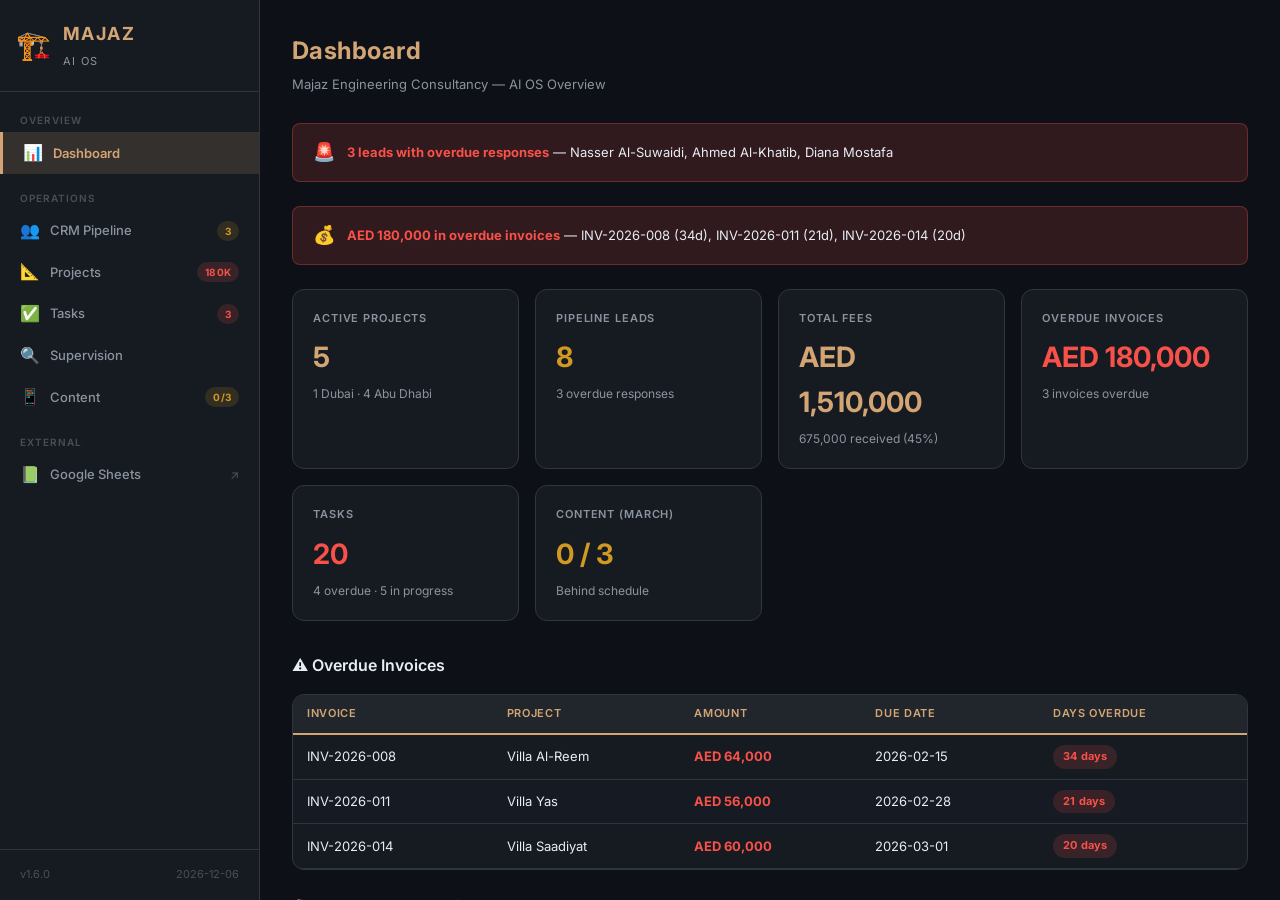
==== web/index.html @ 98c67660 "Majaz AI OS v1.6.0 — Full workspace + web dashboard" ====
<!DOCTYPE html>
<html lang="en" dir="ltr">
<head>
  <meta charset="UTF-8" />
  <meta name="viewport" content="width=device-width, initial-scale=1.0" />
  <title>Majaz AI OS — Dashboard</title>
  <meta name="description" content="Majaz Engineering Consultancy — AI Operating System Dashboard. Real-time CRM, project tracking, supervision, and task management." />
  <link rel="preconnect" href="https://fonts.googleapis.com" />
  <link rel="preconnect" href="https://fonts.gstatic.com" crossorigin />
  <link href="https://fonts.googleapis.com/css2?family=Inter:wght@400;500;600;700&family=JetBrains+Mono:wght@400;500&display=swap" rel="stylesheet" />
  <link rel="stylesheet" href="css/style.css" />
  <link rel="icon" href="data:image/svg+xml,<svg xmlns='http://www.w3.org/2000/svg' viewBox='0 0 100 100'><text y='.9em' font-size='90'>🏗️</text></svg>" />
</head>
<body>
  <!-- Sidebar -->
  <aside class="sidebar" id="sidebar">
    <div class="sidebar-header">
      <div class="logo">
        <span class="logo-icon">🏗️</span>
        <div class="logo-text">
          <span class="logo-name">MAJAZ</span>
          <span class="logo-sub">AI OS</span>
        </div>
      </div>
    </div>

    <nav class="nav">
      <div class="nav-section">
        <span class="nav-label">OVERVIEW</span>
        <a class="nav-item active" data-view="dashboard" id="nav-dashboard">
          <span class="nav-icon">📊</span> Dashboard
        </a>
      </div>

      <div class="nav-section">
        <span class="nav-label">OPERATIONS</span>
        <a class="nav-item" data-view="crm" id="nav-crm">
          <span class="nav-icon">👥</span> CRM Pipeline
          <span class="nav-badge badge-warning">3</span>
        </a>
        <a class="nav-item" data-view="projects" id="nav-projects">
          <span class="nav-icon">📐</span> Projects
          <span class="nav-badge badge-danger">180K</span>
        </a>
        <a class="nav-item" data-view="tasks" id="nav-tasks">
          <span class="nav-icon">✅</span> Tasks
          <span class="nav-badge badge-danger">3</span>
        </a>
        <a class="nav-item" data-view="supervision" id="nav-supervision">
          <span class="nav-icon">🔍</span> Supervision
        </a>
        <a class="nav-item" data-view="content" id="nav-content">
          <span class="nav-icon">📱</span> Content
          <span class="nav-badge badge-warning">0/3</span>
        </a>
      </div>

      <div class="nav-section">
        <span class="nav-label">EXTERNAL</span>
        <a class="nav-item" href="https://docs.google.com/spreadsheets/d/1tUOi9TsCRKXcELz1JK0WohKfeiDiQL3PQp0zvYLYmTk/edit?gid=1098074229#gid=1098074229" target="_blank" id="nav-sheets">
          <span class="nav-icon">📗</span> Google Sheets
          <span class="nav-external">↗</span>
        </a>
      </div>
    </nav>

    <div class="sidebar-footer">
      <div class="footer-info">
        <span class="footer-version">v1.6.0</span>
        <span class="footer-date" id="current-date"></span>
      </div>
    </div>
  </aside>

  <!-- Main Content -->
  <main class="main" id="main-content">
    <!-- Dashboard View -->
    <section class="view active" id="view-dashboard"></section>

    <!-- CRM View -->
    <section class="view" id="view-crm"></section>

    <!-- Projects View -->
    <section class="view" id="view-projects"></section>

    <!-- Tasks View -->
    <section class="view" id="view-tasks"></section>

    <!-- Supervision View -->
    <section class="view" id="view-supervision"></section>

    <!-- Content View -->
    <section class="view" id="view-content"></section>
  </main>

  <script src="js/data.js"></script>
  <script src="js/app.js"></script>
</body>
</html>
---- web/css/style.css ----
/* ============================================
   MAJAZ AI OS — Web Dashboard Dark Theme
   Matches Obsidian majaz-dark-theme.css
   ============================================ */

/* --- Reset & Base --- */
*, *::before, *::after {
  box-sizing: border-box;
  margin: 0;
  padding: 0;
}

:root {
  --bg-darkest:    #0D1117;
  --bg-dark:       #161B22;
  --bg-mid:        #1C2128;
  --bg-light:      #21262D;
  --border:        #30363D;
  --gold:          #D4A574;
  --gold-light:    #E0B990;
  --gold-dim:      rgba(212, 165, 116, 0.12);
  --gold-glow:     rgba(212, 165, 116, 0.15);
  --text-primary:  #E6EDF3;
  --text-secondary:#8B949E;
  --text-faint:    #484F58;
  --red:           #F85149;
  --red-dim:       rgba(248, 81, 73, 0.15);
  --orange:        #D29922;
  --orange-dim:    rgba(210, 153, 34, 0.15);
  --green:         #3FB950;
  --green-dim:     rgba(63, 185, 80, 0.15);
  --blue:          #79C0FF;
  --blue-dim:      rgba(121, 192, 255, 0.12);
  --purple:        #BC8CFF;
  --purple-dim:    rgba(188, 140, 255, 0.12);
  --radius:        8px;
  --radius-lg:     12px;
  --shadow:        0 2px 8px rgba(0, 0, 0, 0.3);
  --transition:    all 0.2s ease;
}

html, body {
  height: 100%;
  font-family: 'Inter', -apple-system, BlinkMacSystemFont, sans-serif;
  background: var(--bg-darkest);
  color: var(--text-primary);
  font-size: 14px;
  line-height: 1.6;
  overflow: hidden;
}

body {
  display: flex;
}

/* --- Sidebar --- */
.sidebar {
  width: 260px;
  min-width: 260px;
  height: 100vh;
  background: var(--bg-dark);
  border-right: 1px solid var(--border);
  display: flex;
  flex-direction: column;
  overflow-y: auto;
}

.sidebar-header {
  padding: 20px 16px;
  border-bottom: 1px solid var(--border);
}

.logo {
  display: flex;
  align-items: center;
  gap: 12px;
}

.logo-icon {
  font-size: 28px;
}

.logo-name {
  font-size: 18px;
  font-weight: 700;
  letter-spacing: 0.08em;
  color: var(--gold);
  display: block;
}

.logo-sub {
  font-size: 11px;
  color: var(--text-secondary);
  letter-spacing: 0.12em;
  text-transform: uppercase;
}

.nav {
  flex: 1;
  padding: 12px 0;
}

.nav-section {
  margin-bottom: 8px;
}

.nav-label {
  display: block;
  padding: 8px 20px 4px;
  font-size: 10px;
  font-weight: 600;
  letter-spacing: 0.1em;
  color: var(--text-faint);
  text-transform: uppercase;
}

.nav-item {
  display: flex;
  align-items: center;
  gap: 10px;
  padding: 8px 20px;
  color: var(--text-secondary);
  text-decoration: none;
  font-size: 13px;
  font-weight: 500;
  border-radius: 0;
  transition: var(--transition);
  cursor: pointer;
  position: relative;
}

.nav-item:hover {
  background: var(--gold-dim);
  color: var(--gold);
}

.nav-item.active {
  background: var(--gold-glow);
  color: var(--gold);
  border-left: 3px solid var(--gold);
  font-weight: 600;
}

.nav-icon {
  font-size: 16px;
  width: 20px;
  text-align: center;
}

.nav-badge {
  margin-left: auto;
  font-size: 10px;
  font-weight: 700;
  padding: 2px 8px;
  border-radius: 10px;
  letter-spacing: 0.02em;
}

.badge-danger {
  background: var(--red-dim);
  color: var(--red);
}

.badge-warning {
  background: var(--orange-dim);
  color: var(--orange);
}

.badge-success {
  background: var(--green-dim);
  color: var(--green);
}

.nav-external {
  margin-left: auto;
  font-size: 12px;
  color: var(--text-faint);
}

.sidebar-footer {
  padding: 16px 20px;
  border-top: 1px solid var(--border);
}

.footer-info {
  display: flex;
  justify-content: space-between;
  font-size: 11px;
  color: var(--text-faint);
}

/* --- Main Content --- */
.main {
  flex: 1;
  height: 100vh;
  overflow-y: auto;
  padding: 32px;
  background: var(--bg-darkest);
}

.view {
  display: none;
}

.view.active {
  display: block;
  animation: fadeIn 0.3s ease;
}

@keyframes fadeIn {
  from { opacity: 0; transform: translateY(8px); }
  to { opacity: 1; transform: translateY(0); }
}

/* --- Page Header --- */
.page-header {
  margin-bottom: 28px;
}

.page-header h1 {
  font-size: 24px;
  font-weight: 700;
  color: var(--gold);
  letter-spacing: 0.02em;
}

.page-header p {
  color: var(--text-secondary);
  margin-top: 4px;
  font-size: 13px;
}

/* --- Metric Cards --- */
.metrics-grid {
  display: grid;
  grid-template-columns: repeat(auto-fit, minmax(200px, 1fr));
  gap: 16px;
  margin-bottom: 32px;
}

.metric-card {
  background: var(--bg-dark);
  border: 1px solid var(--border);
  border-radius: var(--radius-lg);
  padding: 20px;
  transition: var(--transition);
}

.metric-card:hover {
  border-color: var(--gold);
  box-shadow: 0 0 16px var(--gold-dim);
}

.metric-label {
  font-size: 11px;
  font-weight: 600;
  text-transform: uppercase;
  letter-spacing: 0.08em;
  color: var(--text-secondary);
  margin-bottom: 8px;
}

.metric-value {
  font-size: 28px;
  font-weight: 700;
  color: var(--text-primary);
}

.metric-value.danger { color: var(--red); }
.metric-value.warning { color: var(--orange); }
.metric-value.success { color: var(--green); }
.metric-value.gold { color: var(--gold); }

.metric-detail {
  font-size: 12px;
  color: var(--text-secondary);
  margin-top: 4px;
}

/* --- Alert Banner --- */
.alert-banner {
  background: var(--red-dim);
  border: 1px solid rgba(248, 81, 73, 0.3);
  border-radius: var(--radius);
  padding: 14px 20px;
  margin-bottom: 24px;
  display: flex;
  align-items: center;
  gap: 12px;
}

.alert-banner.warning {
  background: var(--orange-dim);
  border-color: rgba(210, 153, 34, 0.3);
}

.alert-icon { font-size: 18px; }

.alert-text {
  font-size: 13px;
  color: var(--text-primary);
  flex: 1;
}

.alert-text strong { color: var(--red); }
.alert-banner.warning .alert-text strong { color: var(--orange); }

/* --- Tables --- */
.table-container {
  background: var(--bg-dark);
  border: 1px solid var(--border);
  border-radius: var(--radius-lg);
  overflow: hidden;
  margin-bottom: 24px;
}

.table-header {
  padding: 16px 20px;
  border-bottom: 1px solid var(--border);
  display: flex;
  align-items: center;
  justify-content: space-between;
}

.table-title {
  font-size: 14px;
  font-weight: 600;
  color: var(--gold);
  text-transform: uppercase;
  letter-spacing: 0.06em;
}

table {
  width: 100%;
  border-collapse: collapse;
}

th {
  background: var(--bg-light);
  color: var(--gold);
  font-size: 11px;
  font-weight: 600;
  text-transform: uppercase;
  letter-spacing: 0.06em;
  padding: 10px 14px;
  text-align: left;
  border-bottom: 2px solid var(--gold);
  white-space: nowrap;
}

td {
  padding: 10px 14px;
  border-bottom: 1px solid var(--border);
  font-size: 13px;
  vertical-align: middle;
}

tr:nth-child(even) td {
  background: rgba(22, 27, 34, 0.5);
}

tr:hover td {
  background: var(--gold-dim);
}

/* --- Status Badges --- */
.status {
  display: inline-block;
  padding: 3px 10px;
  border-radius: 12px;
  font-size: 11px;
  font-weight: 600;
  letter-spacing: 0.02em;
  white-space: nowrap;
}

.status-new        { background: var(--blue-dim); color: var(--blue); }
.status-contacted  { background: rgba(88, 166, 255, 0.12); color: #58A6FF; }
.status-qualified  { background: var(--green-dim); color: var(--green); }
.status-proposal   { background: var(--purple-dim); color: var(--purple); }
.status-won        { background: rgba(26, 58, 32, 1); color: #56D364; }
.status-lost       { background: var(--red-dim); color: var(--red); }
.status-open       { background: var(--orange-dim); color: var(--orange); }
.status-closed     { background: var(--green-dim); color: var(--green); }
.status-progress   { background: var(--blue-dim); color: var(--blue); }

/* Severity */
.sev-critical { background: var(--red-dim); color: var(--red); font-weight: 700; }
.sev-major    { background: var(--orange-dim); color: var(--orange); font-weight: 700; }
.sev-minor    { background: rgba(61, 58, 26, 1); color: #D2A641; }
.sev-obs      { background: rgba(26, 45, 61, 1); color: var(--text-secondary); }

/* Phase */
.phase-concept      { background: var(--blue-dim); color: var(--blue); }
.phase-municipality { background: var(--orange-dim); color: var(--orange); }
.phase-supervision  { background: var(--green-dim); color: var(--green); }
.phase-proposal     { background: var(--purple-dim); color: var(--purple); }

/* Priority */
.priority-p0 { color: var(--red); font-weight: 700; }
.priority-p1 { color: var(--orange); font-weight: 600; }
.priority-p2 { color: var(--text-secondary); }

/* --- Kanban Board --- */
.kanban-board {
  display: grid;
  grid-template-columns: repeat(auto-fit, minmax(240px, 1fr));
  gap: 16px;
  margin-top: 16px;
}

.kanban-lane {
  background: var(--bg-dark);
  border: 1px solid var(--border);
  border-radius: var(--radius-lg);
  overflow: hidden;
}

.kanban-lane-header {
  padding: 12px 16px;
  border-bottom: 2px solid var(--gold);
  display: flex;
  align-items: center;
  justify-content: space-between;
}

.kanban-lane-title {
  font-size: 11px;
  font-weight: 700;
  text-transform: uppercase;
  letter-spacing: 0.08em;
  color: var(--gold);
}

.kanban-lane-count {
  font-size: 11px;
  color: var(--text-faint);
  background: var(--bg-light);
  padding: 2px 8px;
  border-radius: 10px;
}

.kanban-lane-body {
  padding: 8px;
  min-height: 100px;
}

.kanban-card {
  background: var(--bg-mid);
  border: 1px solid var(--border);
  border-radius: var(--radius);
  padding: 12px;
  margin-bottom: 8px;
  transition: var(--transition);
  cursor: default;
}

.kanban-card:hover {
  border-color: var(--gold);
  box-shadow: 0 2px 8px var(--gold-glow);
}

.kanban-card-title {
  font-size: 13px;
  font-weight: 600;
  color: var(--text-primary);
  margin-bottom: 6px;
}

.kanban-card-meta {
  font-size: 11px;
  color: var(--text-secondary);
  line-height: 1.5;
}

.kanban-card-meta span {
  display: block;
}

.kanban-card.overdue {
  border-left: 3px solid var(--red);
}

.kanban-card.overdue .kanban-card-title {
  color: var(--red);
}

/* --- Section Headers --- */
.section-header {
  display: flex;
  align-items: center;
  justify-content: space-between;
  margin-bottom: 16px;
}

.section-title {
  font-size: 16px;
  font-weight: 600;
  color: var(--text-primary);
}

.section-link {
  font-size: 12px;
  color: var(--gold);
  cursor: pointer;
  text-decoration: none;
}

.section-link:hover {
  color: var(--gold-light);
}

/* --- ICP Score --- */
.icp {
  display: inline-block;
  width: 24px;
  height: 24px;
  line-height: 24px;
  text-align: center;
  border-radius: 50%;
  font-size: 11px;
  font-weight: 700;
}

.icp-5 { background: var(--green-dim); color: var(--green); }
.icp-4 { background: rgba(63, 185, 80, 0.1); color: #56D364; }
.icp-3 { background: var(--orange-dim); color: var(--orange); }
.icp-2 { background: var(--red-dim); color: var(--red); }
.icp-1 { background: var(--red-dim); color: var(--red); }

/* --- Content Calendar --- */
.content-row {
  display: flex;
  align-items: center;
  gap: 16px;
  padding: 12px 16px;
  border-bottom: 1px solid var(--border);
}

.content-row:hover {
  background: var(--gold-dim);
}

.content-week {
  font-size: 11px;
  font-weight: 700;
  color: var(--text-faint);
  min-width: 40px;
}

.content-date {
  font-size: 12px;
  color: var(--text-secondary);
  min-width: 90px;
}

.content-topic {
  flex: 1;
  font-size: 13px;
}

.content-status-missed { color: var(--red); }
.content-status-draft { color: var(--orange); }
.content-status-planned { color: var(--text-secondary); }

/* --- Google Sheets Embed --- */
.sheets-embed {
  background: var(--bg-dark);
  border: 1px solid var(--border);
  border-radius: var(--radius-lg);
  overflow: hidden;
  margin-bottom: 24px;
}

.sheets-embed iframe {
  width: 100%;
  height: 400px;
  border: none;
}

/* --- Scrollbar --- */
::-webkit-scrollbar { width: 8px; }
::-webkit-scrollbar-track { background: var(--bg-darkest); }
::-webkit-scrollbar-thumb { background: var(--border); border-radius: 4px; }
::-webkit-scrollbar-thumb:hover { background: var(--text-faint); }

/* --- Responsive --- */
@media (max-width: 768px) {
  .sidebar { width: 60px; min-width: 60px; }
  .logo-text, .nav-label, .nav-item span:not(.nav-icon),
  .nav-badge, .nav-external, .sidebar-footer { display: none; }
  .nav-item { justify-content: center; padding: 12px; }
  .main { padding: 16px; }
  .metrics-grid { grid-template-columns: repeat(2, 1fr); }
  .kanban-board { grid-template-columns: 1fr; }
}
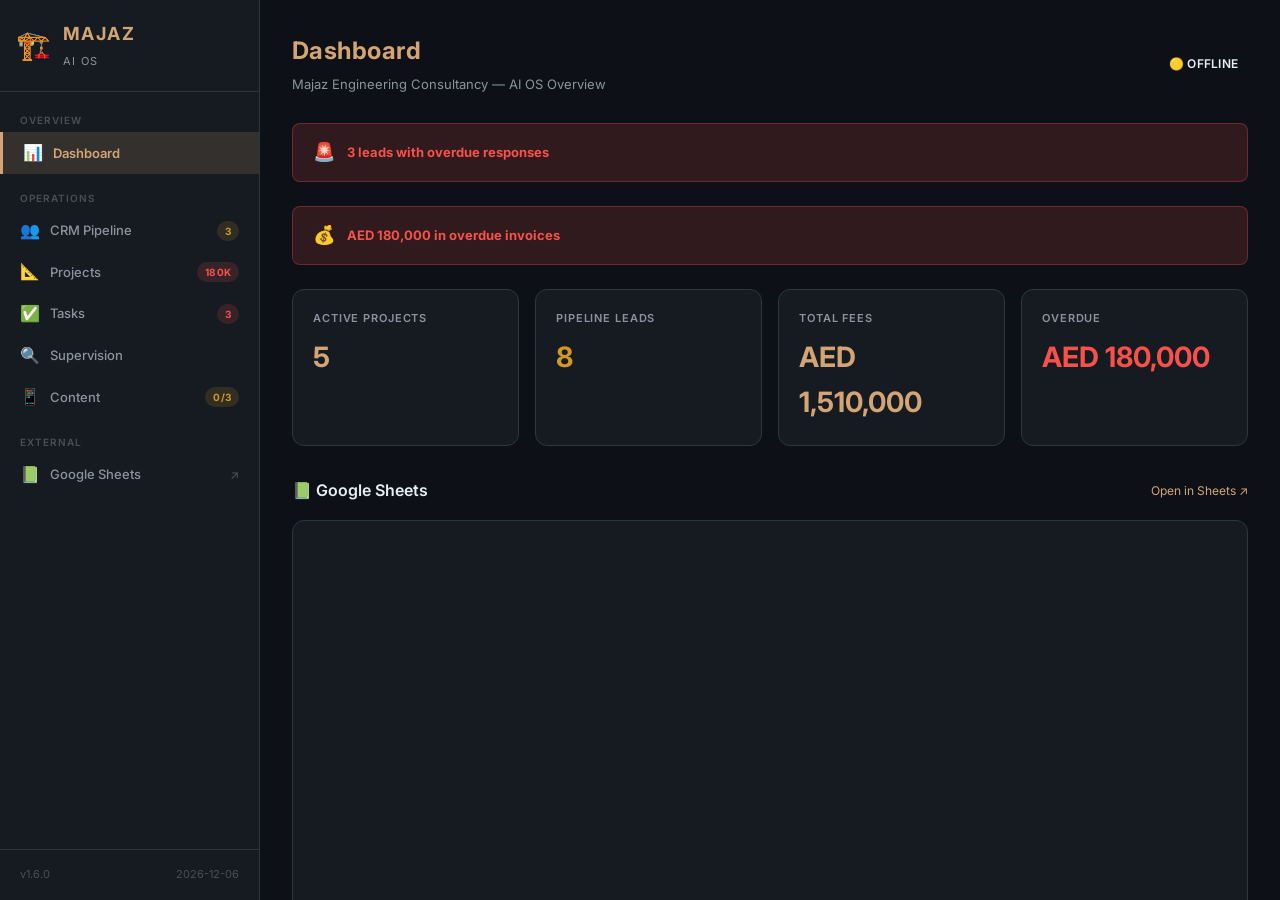
==== commit 72d656d0: "feat: mobile responsive overhaul — hamburger sidebar, table scroll, stacked layouts - Add hamburger " ====
--- a/web/index.html
+++ b/web/index.html
@@ -12,6 +12,10 @@
   <link rel="icon" href="data:image/svg+xml,<svg xmlns='http://www.w3.org/2000/svg' viewBox='0 0 100 100'><text y='.9em' font-size='90'>🏗️</text></svg>" />
 </head>
 <body>
+  <!-- Mobile Hamburger -->
+  <button class="hamburger" id="hamburger" aria-label="Toggle navigation">☰</button>
+  <div class="sidebar-overlay" id="sidebar-overlay"></div>
+
   <!-- Sidebar -->
   <aside class="sidebar" id="sidebar">
     <div class="sidebar-header">
--- a/web/css/style.css
+++ b/web/css/style.css
@@ -47,10 +47,48 @@
   font-size: 14px;
   line-height: 1.6;
   overflow: hidden;
+  -webkit-text-size-adjust: 100%;
 }
 
 body {
   display: flex;
+}
+
+/* --- Hamburger Menu Button (mobile only) --- */
+.hamburger {
+  display: none;
+  position: fixed;
+  top: 12px;
+  left: 12px;
+  z-index: 1100;
+  background: var(--bg-dark);
+  border: 1px solid var(--border);
+  border-radius: 8px;
+  color: var(--gold);
+  font-size: 22px;
+  width: 44px;
+  height: 44px;
+  align-items: center;
+  justify-content: center;
+  cursor: pointer;
+  transition: var(--transition);
+  -webkit-tap-highlight-color: transparent;
+}
+
+.hamburger:hover {
+  background: var(--gold-dim);
+  border-color: var(--gold);
+}
+
+/* --- Sidebar Overlay (mobile) --- */
+.sidebar-overlay {
+  display: none;
+  position: fixed;
+  inset: 0;
+  background: rgba(0, 0, 0, 0.6);
+  z-index: 999;
+  backdrop-filter: blur(2px);
+  -webkit-backdrop-filter: blur(2px);
 }
 
 /* --- Sidebar --- */
@@ -63,6 +101,8 @@
   display: flex;
   flex-direction: column;
   overflow-y: auto;
+  transition: transform 0.3s ease;
+  z-index: 1000;
 }
 
 .sidebar-header {
@@ -310,7 +350,8 @@
   background: var(--bg-dark);
   border: 1px solid var(--border);
   border-radius: var(--radius-lg);
-  overflow: hidden;
+  overflow-x: auto;
+  -webkit-overflow-scrolling: touch;
   margin-bottom: 24px;
 }
 
@@ -584,13 +625,435 @@
 ::-webkit-scrollbar-thumb { background: var(--border); border-radius: 4px; }
 ::-webkit-scrollbar-thumb:hover { background: var(--text-faint); }
 
-/* --- Responsive --- */
+/* --- Responsive: Tablet (≤ 1024px) --- */
+@media (max-width: 1024px) {
+  .sidebar { width: 200px; min-width: 200px; }
+  .main { padding: 24px; }
+  .kanban-board { grid-template-columns: repeat(auto-fit, minmax(200px, 1fr)); }
+}
+
+/* --- Responsive: Phone (≤ 768px) --- */
 @media (max-width: 768px) {
-  .sidebar { width: 60px; min-width: 60px; }
-  .logo-text, .nav-label, .nav-item span:not(.nav-icon),
-  .nav-badge, .nav-external, .sidebar-footer { display: none; }
-  .nav-item { justify-content: center; padding: 12px; }
-  .main { padding: 16px; }
-  .metrics-grid { grid-template-columns: repeat(2, 1fr); }
-  .kanban-board { grid-template-columns: 1fr; }
-}
+  /* Show hamburger */
+  .hamburger { display: flex; }
+
+  /* Sidebar: off-canvas overlay */
+  .sidebar {
+    position: fixed;
+    top: 0; left: 0;
+    height: 100vh;
+    width: 280px;
+    min-width: 280px;
+    transform: translateX(-100%);
+    box-shadow: 4px 0 24px rgba(0, 0, 0, 0.5);
+  }
+
+  .sidebar.open {
+    transform: translateX(0);
+  }
+
+  .sidebar-overlay.open {
+    display: block;
+  }
+
+  /* Main content takes full width */
+  .main {
+    padding: 68px 16px 24px 16px; /* top padding for hamburger */
+    width: 100%;
+  }
+
+  body {
+    overflow-y: auto;
+  }
+
+  /* Page header: stack on mobile */
+  .page-header {
+    margin-bottom: 20px;
+  }
+
+  .page-header[style*="display:flex"] {
+    flex-direction: column !important;
+    align-items: flex-start !important;
+    gap: 12px;
+  }
+
+  .page-header h1 {
+    font-size: 20px;
+  }
+
+  /* Metrics grid: 2 columns */
+  .metrics-grid {
+    grid-template-columns: repeat(2, 1fr);
+    gap: 10px;
+    margin-bottom: 20px;
+  }
+
+  .metric-card {
+    padding: 14px;
+  }
+
+  .metric-value {
+    font-size: 22px;
+  }
+
+  /* Kanban: single column + horizontal scroll option */
+  .kanban-board {
+    grid-template-columns: 1fr;
+    gap: 12px;
+  }
+
+  .kanban-lane-body {
+    min-height: 60px;
+  }
+
+  /* Tables: scroll horizontally */
+  .table-container {
+    border-radius: var(--radius);
+  }
+
+  table {
+    min-width: 600px; /* force scroll on small screens */
+  }
+
+  /* Forms: single column */
+  .form-grid {
+    grid-template-columns: 1fr;
+  }
+
+  .form-group:has(textarea) {
+    grid-column: span 1;
+  }
+
+  /* Modal: full-width on mobile */
+  .modal {
+    width: 95vw;
+    max-height: 90vh;
+    margin: 16px;
+  }
+
+  .modal-header {
+    padding: 16px;
+  }
+
+  .modal-body {
+    padding: 16px;
+  }
+
+  .modal-footer {
+    padding: 12px 16px;
+    flex-wrap: wrap;
+  }
+
+  /* Sheets embed: shorter on mobile */
+  .sheets-embed iframe {
+    height: 260px;
+  }
+
+  /* Alert banner: tighter */
+  .alert-banner {
+    padding: 10px 14px;
+    font-size: 12px;
+    margin-bottom: 16px;
+  }
+
+  /* Toast: centered on mobile */
+  .toast {
+    left: 16px;
+    right: 16px;
+    bottom: 16px;
+    text-align: center;
+  }
+
+  /* Section header */
+  .section-header {
+    flex-direction: column;
+    align-items: flex-start;
+    gap: 8px;
+  }
+}
+
+/* --- Responsive: Small phone (≤ 400px) --- */
+@media (max-width: 400px) {
+  .main {
+    padding: 60px 10px 16px 10px;
+  }
+
+  .metrics-grid {
+    grid-template-columns: 1fr;
+  }
+
+  .metric-value {
+    font-size: 20px;
+  }
+
+  .page-header h1 {
+    font-size: 18px;
+  }
+
+  .kanban-card {
+    padding: 10px;
+  }
+
+  .kanban-card-title {
+    font-size: 12px;
+  }
+
+  .kanban-card-meta {
+    font-size: 10px;
+  }
+}
+
+/* --- Modal --- */
+#modal-overlay {
+  position: fixed;
+  top: 0; left: 0; right: 0; bottom: 0;
+  z-index: 1000;
+  display: flex;
+  align-items: center;
+  justify-content: center;
+}
+
+.modal-backdrop {
+  position: absolute;
+  top: 0; left: 0; right: 0; bottom: 0;
+  background: rgba(0, 0, 0, 0.65);
+  backdrop-filter: blur(4px);
+}
+
+.modal {
+  position: relative;
+  background: var(--bg-dark);
+  border: 1px solid var(--border);
+  border-radius: var(--radius-lg);
+  width: 560px;
+  max-width: 90vw;
+  max-height: 85vh;
+  overflow-y: auto;
+  box-shadow: 0 16px 48px rgba(0, 0, 0, 0.5), 0 0 32px var(--gold-dim);
+  animation: modalIn 0.25s ease;
+}
+
+@keyframes modalIn {
+  from { opacity: 0; transform: scale(0.95) translateY(12px); }
+  to { opacity: 1; transform: scale(1) translateY(0); }
+}
+
+.modal-header {
+  display: flex;
+  align-items: center;
+  justify-content: space-between;
+  padding: 20px 24px;
+  border-bottom: 1px solid var(--border);
+}
+
+.modal-header h2 {
+  font-size: 16px;
+  font-weight: 600;
+  color: var(--gold);
+}
+
+.modal-close {
+  background: none;
+  border: none;
+  color: var(--text-faint);
+  font-size: 18px;
+  cursor: pointer;
+  padding: 4px 8px;
+  border-radius: 4px;
+  transition: var(--transition);
+}
+
+.modal-close:hover {
+  background: var(--red-dim);
+  color: var(--red);
+}
+
+.modal-body {
+  padding: 24px;
+}
+
+.modal-footer {
+  padding: 16px 24px;
+  border-top: 1px solid var(--border);
+  display: flex;
+  align-items: center;
+  justify-content: flex-end;
+  gap: 10px;
+}
+
+/* --- Forms --- */
+.form-grid {
+  display: grid;
+  grid-template-columns: 1fr 1fr;
+  gap: 16px;
+}
+
+.form-group {
+  display: flex;
+  flex-direction: column;
+  gap: 6px;
+}
+
+.form-group:has(textarea) {
+  grid-column: span 2;
+}
+
+.form-group label {
+  font-size: 11px;
+  font-weight: 600;
+  text-transform: uppercase;
+  letter-spacing: 0.06em;
+  color: var(--text-secondary);
+}
+
+.form-input {
+  background: var(--bg-darkest);
+  border: 1px solid var(--border);
+  border-radius: 6px;
+  padding: 10px 12px;
+  color: var(--text-primary);
+  font-family: 'Inter', sans-serif;
+  font-size: 13px;
+  transition: var(--transition);
+  outline: none;
+}
+
+.form-input:focus {
+  border-color: var(--gold);
+  box-shadow: 0 0 0 3px var(--gold-dim);
+}
+
+select.form-input {
+  appearance: none;
+  background-image: url("data:image/svg+xml,%3Csvg xmlns='http://www.w3.org/2000/svg' width='12' height='12' fill='%238B949E' viewBox='0 0 16 16'%3E%3Cpath d='M1.646 4.646a.5.5 0 0 1 .708 0L8 10.293l5.646-5.647a.5.5 0 0 1 .708.708l-6 6a.5.5 0 0 1-.708 0l-6-6a.5.5 0 0 1 0-.708z'/%3E%3C/svg%3E");
+  background-repeat: no-repeat;
+  background-position: right 12px center;
+  padding-right: 32px;
+  cursor: pointer;
+}
+
+select.form-input option {
+  background: var(--bg-dark);
+  color: var(--text-primary);
+}
+
+textarea.form-input {
+  resize: vertical;
+  min-height: 60px;
+}
+
+/* --- Buttons --- */
+.btn {
+  padding: 8px 18px;
+  border: none;
+  border-radius: 6px;
+  font-family: 'Inter', sans-serif;
+  font-size: 13px;
+  font-weight: 600;
+  cursor: pointer;
+  transition: var(--transition);
+  letter-spacing: 0.02em;
+}
+
+.btn-primary {
+  background: var(--gold);
+  color: var(--bg-darkest);
+}
+
+.btn-primary:hover {
+  background: var(--gold-light);
+  box-shadow: 0 2px 12px var(--gold-glow);
+}
+
+.btn-secondary {
+  background: var(--bg-light);
+  color: var(--text-secondary);
+}
+
+.btn-secondary:hover {
+  background: var(--border);
+  color: var(--text-primary);
+}
+
+.btn-danger {
+  background: var(--red-dim);
+  color: var(--red);
+}
+
+.btn-danger:hover {
+  background: rgba(248, 81, 73, 0.25);
+}
+
+.btn-icon {
+  background: none;
+  border: none;
+  font-size: 14px;
+  cursor: pointer;
+  padding: 4px 8px;
+  border-radius: 4px;
+  transition: var(--transition);
+}
+
+.btn-icon:hover {
+  background: var(--gold-dim);
+}
+
+/* --- Toast Notifications --- */
+.toast {
+  position: fixed;
+  bottom: 24px;
+  right: 24px;
+  padding: 12px 20px;
+  border-radius: var(--radius);
+  font-size: 13px;
+  font-weight: 500;
+  z-index: 2000;
+  animation: toastIn 0.3s ease, toastOut 0.3s ease 2.7s;
+  box-shadow: var(--shadow);
+}
+
+.toast-success {
+  background: var(--green-dim);
+  border: 1px solid rgba(63, 185, 80, 0.3);
+  color: var(--green);
+}
+
+.toast-error {
+  background: var(--red-dim);
+  border: 1px solid rgba(248, 81, 73, 0.3);
+  color: var(--red);
+}
+
+@keyframes toastIn {
+  from { opacity: 0; transform: translateY(20px); }
+  to { opacity: 1; transform: translateY(0); }
+}
+
+@keyframes toastOut {
+  from { opacity: 1; }
+  to { opacity: 0; }
+}
+
+/* --- Kanban cards clickable --- */
+.kanban-card { cursor: pointer; }
+
+/* --- Add Card Button (Obsidian-style) --- */
+.kanban-add-card {
+  display: flex;
+  align-items: center;
+  justify-content: center;
+  padding: 10px;
+  margin-top: 4px;
+  border: 1px dashed var(--border);
+  border-radius: var(--radius);
+  color: var(--text-faint);
+  font-size: 12px;
+  cursor: pointer;
+  transition: var(--transition);
+}
+
+.kanban-add-card:hover {
+  border-color: var(--gold);
+  color: var(--gold);
+  background: var(--gold-dim);
+}
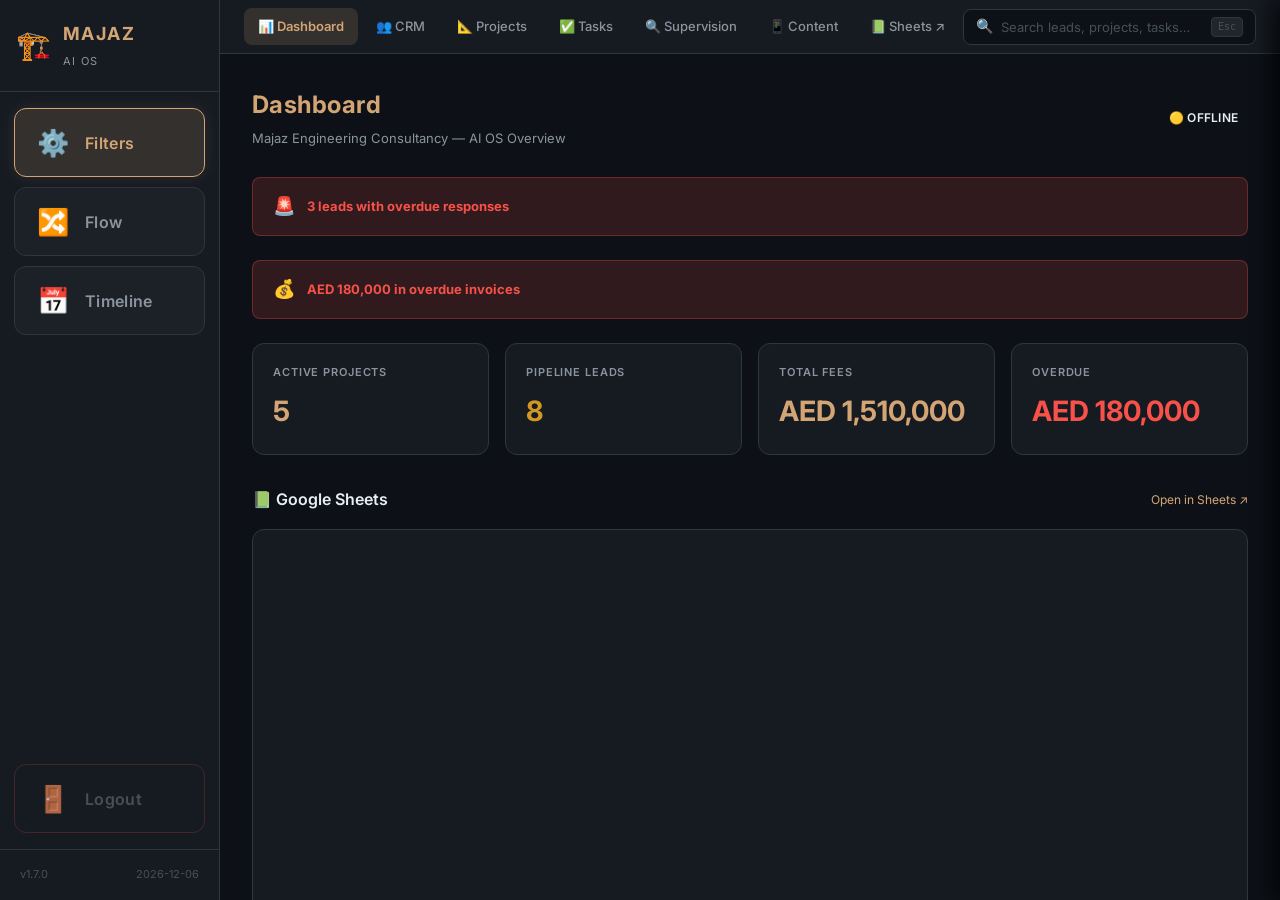
==== commit 1c25fe50: "feat: restructure sidebar + add global search bar (v1.7.0) - Sidebar: 4 large action buttons (Filter" ====
--- a/web/index.html
+++ b/web/index.html
@@ -16,7 +16,7 @@
   <button class="hamburger" id="hamburger" aria-label="Toggle navigation">☰</button>
   <div class="sidebar-overlay" id="sidebar-overlay"></div>
 
-  <!-- Sidebar -->
+  <!-- Sidebar — 4 Large Action Buttons -->
   <aside class="sidebar" id="sidebar">
     <div class="sidebar-header">
       <div class="logo">
@@ -28,74 +28,102 @@
       </div>
     </div>
 
-    <nav class="nav">
-      <div class="nav-section">
-        <span class="nav-label">OVERVIEW</span>
-        <a class="nav-item active" data-view="dashboard" id="nav-dashboard">
-          <span class="nav-icon">📊</span> Dashboard
-        </a>
-      </div>
+    <div class="sidebar-actions">
+      <button class="sidebar-btn active" data-panel="filters" id="btn-filters">
+        <span class="sidebar-btn-icon">⚙️</span>
+        <span class="sidebar-btn-label">Filters</span>
+      </button>
+      <button class="sidebar-btn" data-panel="flow" id="btn-flow">
+        <span class="sidebar-btn-icon">🔀</span>
+        <span class="sidebar-btn-label">Flow</span>
+      </button>
+      <button class="sidebar-btn" data-panel="timeline" id="btn-timeline">
+        <span class="sidebar-btn-icon">📅</span>
+        <span class="sidebar-btn-label">Timeline</span>
+      </button>
+    </div>
 
-      <div class="nav-section">
-        <span class="nav-label">OPERATIONS</span>
-        <a class="nav-item" data-view="crm" id="nav-crm">
-          <span class="nav-icon">👥</span> CRM Pipeline
-          <span class="nav-badge badge-warning">3</span>
-        </a>
-        <a class="nav-item" data-view="projects" id="nav-projects">
-          <span class="nav-icon">📐</span> Projects
-          <span class="nav-badge badge-danger">180K</span>
-        </a>
-        <a class="nav-item" data-view="tasks" id="nav-tasks">
-          <span class="nav-icon">✅</span> Tasks
-          <span class="nav-badge badge-danger">3</span>
-        </a>
-        <a class="nav-item" data-view="supervision" id="nav-supervision">
-          <span class="nav-icon">🔍</span> Supervision
-        </a>
-        <a class="nav-item" data-view="content" id="nav-content">
-          <span class="nav-icon">📱</span> Content
-          <span class="nav-badge badge-warning">0/3</span>
-        </a>
-      </div>
+    <div class="sidebar-spacer"></div>
 
-      <div class="nav-section">
-        <span class="nav-label">EXTERNAL</span>
-        <a class="nav-item" href="https://docs.google.com/spreadsheets/d/1tUOi9TsCRKXcELz1JK0WohKfeiDiQL3PQp0zvYLYmTk/edit?gid=1098074229#gid=1098074229" target="_blank" id="nav-sheets">
-          <span class="nav-icon">📗</span> Google Sheets
-          <span class="nav-external">↗</span>
-        </a>
-      </div>
-    </nav>
+    <div class="sidebar-actions sidebar-actions-bottom">
+      <button class="sidebar-btn sidebar-btn-logout" id="btn-logout">
+        <span class="sidebar-btn-icon">🚪</span>
+        <span class="sidebar-btn-label">Logout</span>
+      </button>
+    </div>
 
     <div class="sidebar-footer">
       <div class="footer-info">
-        <span class="footer-version">v1.6.0</span>
+        <span class="footer-version">v1.7.0</span>
         <span class="footer-date" id="current-date"></span>
       </div>
     </div>
   </aside>
 
-  <!-- Main Content -->
-  <main class="main" id="main-content">
-    <!-- Dashboard View -->
-    <section class="view active" id="view-dashboard"></section>
+  <!-- Main Content Wrapper -->
+  <div class="main-wrapper">
+    <!-- Top Navbar -->
+    <header class="top-navbar" id="top-navbar">
+      <nav class="navbar-tabs" id="navbar-tabs">
+        <a class="navbar-tab active" data-view="dashboard" id="nav-dashboard">📊 Dashboard</a>
+        <a class="navbar-tab" data-view="crm" id="nav-crm">👥 CRM</a>
+        <a class="navbar-tab" data-view="projects" id="nav-projects">📐 Projects</a>
+        <a class="navbar-tab" data-view="tasks" id="nav-tasks">✅ Tasks</a>
+        <a class="navbar-tab" data-view="supervision" id="nav-supervision">🔍 Supervision</a>
+        <a class="navbar-tab" data-view="content" id="nav-content">📱 Content</a>
+        <a class="navbar-tab" href="https://docs.google.com/spreadsheets/d/1tUOi9TsCRKXcELz1JK0WohKfeiDiQL3PQp0zvYLYmTk/edit?gid=1098074229#gid=1098074229" target="_blank" id="nav-sheets">📗 Sheets ↗</a>
+      </nav>
+      <div class="navbar-search">
+        <span class="search-icon">🔍</span>
+        <input type="text" class="search-input" id="global-search" placeholder="Search leads, projects, tasks…" autocomplete="off" />
+        <kbd class="search-kbd">Esc</kbd>
+      </div>
+    </header>
 
-    <!-- CRM View -->
-    <section class="view" id="view-crm"></section>
+    <!-- Search Results Overlay -->
+    <div class="search-results" id="search-results"></div>
 
-    <!-- Projects View -->
-    <section class="view" id="view-projects"></section>
+    <!-- Main Content -->
+    <main class="main" id="main-content">
+      <!-- Dashboard View -->
+      <section class="view active" id="view-dashboard"></section>
+      <!-- CRM View -->
+      <section class="view" id="view-crm"></section>
+      <!-- Projects View -->
+      <section class="view" id="view-projects"></section>
+      <!-- Tasks View -->
+      <section class="view" id="view-tasks"></section>
+      <!-- Supervision View -->
+      <section class="view" id="view-supervision"></section>
+      <!-- Content View -->
+      <section class="view" id="view-content"></section>
+    </main>
+  </div>
 
-    <!-- Tasks View -->
-    <section class="view" id="view-tasks"></section>
+  <!-- Side Panels (Filters / Flow / Timeline) -->
+  <div class="side-panel" id="panel-filters">
+    <div class="side-panel-header">
+      <h3>⚙️ Filters</h3>
+      <button class="side-panel-close" data-close-panel>&times;</button>
+    </div>
+    <div class="side-panel-body" id="filters-body"></div>
+  </div>
 
-    <!-- Supervision View -->
-    <section class="view" id="view-supervision"></section>
+  <div class="side-panel" id="panel-flow">
+    <div class="side-panel-header">
+      <h3>🔀 Flow</h3>
+      <button class="side-panel-close" data-close-panel>&times;</button>
+    </div>
+    <div class="side-panel-body" id="flow-body"></div>
+  </div>
 
-    <!-- Content View -->
-    <section class="view" id="view-content"></section>
-  </main>
+  <div class="side-panel" id="panel-timeline">
+    <div class="side-panel-header">
+      <h3>📅 Timeline</h3>
+      <button class="side-panel-close" data-close-panel>&times;</button>
+    </div>
+    <div class="side-panel-body" id="timeline-body"></div>
+  </div>
 
   <script src="js/data.js"></script>
   <script src="js/app.js"></script>
--- a/web/css/style.css
+++ b/web/css/style.css
@@ -93,8 +93,8 @@
 
 /* --- Sidebar --- */
 .sidebar {
-  width: 260px;
-  min-width: 260px;
+  width: 220px;
+  min-width: 220px;
   height: 100vh;
   background: var(--bg-dark);
   border-right: 1px solid var(--border);
@@ -135,86 +135,78 @@
   text-transform: uppercase;
 }
 
-.nav {
+/* --- Sidebar Large Action Buttons --- */
+.sidebar-actions {
+  padding: 16px 14px;
+  display: flex;
+  flex-direction: column;
+  gap: 10px;
+}
+
+.sidebar-actions-bottom {
+  padding-top: 0;
+}
+
+.sidebar-spacer {
   flex: 1;
-  padding: 12px 0;
-}
-
-.nav-section {
-  margin-bottom: 8px;
-}
-
-.nav-label {
-  display: block;
-  padding: 8px 20px 4px;
-  font-size: 10px;
+}
+
+.sidebar-btn {
+  display: flex;
+  align-items: center;
+  gap: 14px;
+  padding: 18px 20px;
+  background: var(--bg-mid);
+  border: 1px solid var(--border);
+  border-radius: var(--radius-lg);
+  color: var(--text-secondary);
+  font-family: 'Inter', sans-serif;
+  font-size: 16px;
   font-weight: 600;
-  letter-spacing: 0.1em;
+  cursor: pointer;
+  transition: var(--transition);
+  width: 100%;
+  text-align: left;
+  -webkit-tap-highlight-color: transparent;
+}
+
+.sidebar-btn:hover {
+  background: var(--gold-dim);
+  border-color: var(--gold);
+  color: var(--gold);
+  box-shadow: 0 2px 12px var(--gold-glow);
+}
+
+.sidebar-btn.active {
+  background: var(--gold-glow);
+  border-color: var(--gold);
+  color: var(--gold);
+  box-shadow: 0 0 16px var(--gold-dim);
+}
+
+.sidebar-btn-icon {
+  font-size: 26px;
+  width: 36px;
+  text-align: center;
+  flex-shrink: 0;
+}
+
+.sidebar-btn-label {
+  font-size: 16px;
+  letter-spacing: 0.02em;
+}
+
+.sidebar-btn-logout {
+  background: transparent;
+  border-color: rgba(248, 81, 73, 0.2);
   color: var(--text-faint);
-  text-transform: uppercase;
-}
-
-.nav-item {
-  display: flex;
-  align-items: center;
-  gap: 10px;
-  padding: 8px 20px;
-  color: var(--text-secondary);
-  text-decoration: none;
-  font-size: 13px;
-  font-weight: 500;
-  border-radius: 0;
-  transition: var(--transition);
-  cursor: pointer;
-  position: relative;
-}
-
-.nav-item:hover {
-  background: var(--gold-dim);
-  color: var(--gold);
-}
-
-.nav-item.active {
-  background: var(--gold-glow);
-  color: var(--gold);
-  border-left: 3px solid var(--gold);
-  font-weight: 600;
-}
-
-.nav-icon {
-  font-size: 16px;
-  width: 20px;
-  text-align: center;
-}
-
-.nav-badge {
-  margin-left: auto;
-  font-size: 10px;
-  font-weight: 700;
-  padding: 2px 8px;
-  border-radius: 10px;
-  letter-spacing: 0.02em;
-}
-
-.badge-danger {
+}
+
+.sidebar-btn-logout:hover {
   background: var(--red-dim);
+  border-color: var(--red);
   color: var(--red);
-}
-
-.badge-warning {
-  background: var(--orange-dim);
-  color: var(--orange);
-}
-
-.badge-success {
-  background: var(--green-dim);
-  color: var(--green);
-}
-
-.nav-external {
-  margin-left: auto;
-  font-size: 12px;
-  color: var(--text-faint);
+  box-shadow: 0 2px 12px rgba(248, 81, 73, 0.15);
 }
 
 .sidebar-footer {
@@ -229,10 +221,381 @@
   color: var(--text-faint);
 }
 
+/* --- Main Wrapper (holds navbar + content) --- */
+.main-wrapper {
+  flex: 1;
+  display: flex;
+  flex-direction: column;
+  height: 100vh;
+  overflow: hidden;
+  position: relative;
+}
+
+/* --- Top Navbar --- */
+.top-navbar {
+  display: flex;
+  align-items: center;
+  gap: 16px;
+  padding: 0 24px;
+  height: 54px;
+  min-height: 54px;
+  background: var(--bg-dark);
+  border-bottom: 1px solid var(--border);
+  z-index: 100;
+}
+
+.navbar-tabs {
+  display: flex;
+  align-items: center;
+  gap: 4px;
+  flex: 1;
+  overflow-x: auto;
+  -webkit-overflow-scrolling: touch;
+  scrollbar-width: none;
+}
+
+.navbar-tabs::-webkit-scrollbar { display: none; }
+
+.navbar-tab {
+  display: flex;
+  align-items: center;
+  gap: 6px;
+  padding: 8px 14px;
+  font-size: 13px;
+  font-weight: 500;
+  color: var(--text-secondary);
+  text-decoration: none;
+  border-radius: 8px;
+  white-space: nowrap;
+  cursor: pointer;
+  transition: var(--transition);
+  -webkit-tap-highlight-color: transparent;
+}
+
+.navbar-tab:hover {
+  background: var(--gold-dim);
+  color: var(--gold);
+}
+
+.navbar-tab.active {
+  background: var(--gold-glow);
+  color: var(--gold);
+  font-weight: 600;
+}
+
+/* --- Search Bar (in navbar) --- */
+.navbar-search {
+  display: flex;
+  align-items: center;
+  gap: 8px;
+  background: var(--bg-darkest);
+  border: 1px solid var(--border);
+  border-radius: 8px;
+  padding: 0 12px;
+  height: 36px;
+  min-width: 220px;
+  max-width: 340px;
+  transition: var(--transition);
+}
+
+.navbar-search:focus-within {
+  border-color: var(--gold);
+  box-shadow: 0 0 0 3px var(--gold-dim);
+}
+
+.search-icon {
+  font-size: 14px;
+  flex-shrink: 0;
+}
+
+.search-input {
+  flex: 1;
+  background: none;
+  border: none;
+  outline: none;
+  color: var(--text-primary);
+  font-family: 'Inter', sans-serif;
+  font-size: 13px;
+  padding: 0;
+  min-width: 0;
+}
+
+.search-input::placeholder {
+  color: var(--text-faint);
+}
+
+.search-kbd {
+  font-family: 'JetBrains Mono', monospace;
+  font-size: 10px;
+  color: var(--text-faint);
+  background: var(--bg-light);
+  border: 1px solid var(--border);
+  border-radius: 4px;
+  padding: 1px 6px;
+  flex-shrink: 0;
+}
+
+/* --- Search Results Overlay --- */
+.search-results {
+  display: none;
+  position: absolute;
+  top: 54px;
+  left: 0;
+  right: 0;
+  max-height: 60vh;
+  overflow-y: auto;
+  background: var(--bg-dark);
+  border-bottom: 2px solid var(--gold);
+  box-shadow: 0 8px 32px rgba(0, 0, 0, 0.5);
+  z-index: 200;
+  padding: 8px;
+}
+
+.search-results.open {
+  display: block;
+}
+
+.search-result-item {
+  display: flex;
+  align-items: center;
+  gap: 12px;
+  padding: 12px 16px;
+  border-radius: var(--radius);
+  cursor: pointer;
+  transition: var(--transition);
+}
+
+.search-result-item:hover {
+  background: var(--gold-dim);
+}
+
+.search-result-type {
+  font-size: 11px;
+  font-weight: 700;
+  text-transform: uppercase;
+  letter-spacing: 0.06em;
+  padding: 3px 8px;
+  border-radius: 6px;
+  flex-shrink: 0;
+  min-width: 80px;
+  text-align: center;
+}
+
+.search-result-type.type-lead      { background: var(--blue-dim); color: var(--blue); }
+.search-result-type.type-project   { background: var(--gold-dim); color: var(--gold); }
+.search-result-type.type-task      { background: var(--green-dim); color: var(--green); }
+.search-result-type.type-finding   { background: var(--orange-dim); color: var(--orange); }
+
+.search-result-title {
+  font-size: 14px;
+  font-weight: 600;
+  color: var(--text-primary);
+  flex: 1;
+}
+
+.search-result-detail {
+  font-size: 12px;
+  color: var(--text-secondary);
+  max-width: 200px;
+  overflow: hidden;
+  text-overflow: ellipsis;
+  white-space: nowrap;
+}
+
+.search-no-results {
+  padding: 24px;
+  text-align: center;
+  color: var(--text-faint);
+  font-size: 14px;
+}
+
+/* --- Side Panels (Filters / Flow / Timeline) --- */
+.side-panel {
+  position: fixed;
+  top: 0;
+  right: 0;
+  width: 380px;
+  max-width: 90vw;
+  height: 100vh;
+  background: var(--bg-dark);
+  border-left: 1px solid var(--border);
+  box-shadow: -4px 0 24px rgba(0, 0, 0, 0.4);
+  z-index: 1050;
+  transform: translateX(100%);
+  transition: transform 0.3s ease;
+  display: flex;
+  flex-direction: column;
+}
+
+.side-panel.open {
+  transform: translateX(0);
+}
+
+.side-panel-header {
+  display: flex;
+  align-items: center;
+  justify-content: space-between;
+  padding: 20px 20px;
+  border-bottom: 2px solid var(--gold);
+}
+
+.side-panel-header h3 {
+  font-size: 18px;
+  font-weight: 700;
+  color: var(--gold);
+}
+
+.side-panel-close {
+  background: none;
+  border: none;
+  color: var(--text-faint);
+  font-size: 22px;
+  cursor: pointer;
+  padding: 4px 8px;
+  border-radius: 6px;
+  transition: var(--transition);
+}
+
+.side-panel-close:hover {
+  background: var(--red-dim);
+  color: var(--red);
+}
+
+.side-panel-body {
+  flex: 1;
+  overflow-y: auto;
+  padding: 20px;
+}
+
+.panel-section {
+  margin-bottom: 20px;
+}
+
+.panel-section-title {
+  font-size: 11px;
+  font-weight: 700;
+  color: var(--text-faint);
+  text-transform: uppercase;
+  letter-spacing: 0.08em;
+  margin-bottom: 10px;
+}
+
+.panel-pill {
+  display: inline-block;
+  padding: 6px 14px;
+  margin: 3px 4px 3px 0;
+  background: var(--bg-mid);
+  border: 1px solid var(--border);
+  border-radius: 20px;
+  font-size: 12px;
+  color: var(--text-secondary);
+  cursor: pointer;
+  transition: var(--transition);
+}
+
+.panel-pill:hover, .panel-pill.active {
+  background: var(--gold-dim);
+  border-color: var(--gold);
+  color: var(--gold);
+}
+
+.timeline-item {
+  display: flex;
+  gap: 12px;
+  padding: 12px 0;
+  border-bottom: 1px solid var(--border);
+}
+
+.timeline-dot {
+  width: 10px;
+  height: 10px;
+  border-radius: 50%;
+  background: var(--gold);
+  margin-top: 6px;
+  flex-shrink: 0;
+}
+
+.timeline-dot.dot-red { background: var(--red); }
+.timeline-dot.dot-green { background: var(--green); }
+.timeline-dot.dot-blue { background: var(--blue); }
+.timeline-dot.dot-orange { background: var(--orange); }
+
+.timeline-content {
+  flex: 1;
+}
+
+.timeline-date {
+  font-size: 11px;
+  color: var(--text-faint);
+  margin-bottom: 2px;
+}
+
+.timeline-text {
+  font-size: 13px;
+  color: var(--text-primary);
+}
+
+.timeline-text-sub {
+  font-size: 11px;
+  color: var(--text-secondary);
+  margin-top: 2px;
+}
+
+/* Flow diagram items */
+.flow-stage {
+  display: flex;
+  align-items: center;
+  gap: 12px;
+  padding: 14px;
+  background: var(--bg-mid);
+  border: 1px solid var(--border);
+  border-radius: var(--radius);
+  margin-bottom: 8px;
+  transition: var(--transition);
+}
+
+.flow-stage:hover {
+  border-color: var(--gold);
+}
+
+.flow-arrow {
+  text-align: center;
+  color: var(--text-faint);
+  font-size: 18px;
+  padding: 4px 0;
+}
+
+.flow-count {
+  font-size: 22px;
+  font-weight: 700;
+  color: var(--gold);
+  min-width: 36px;
+}
+
+.flow-label {
+  font-size: 14px;
+  font-weight: 500;
+  color: var(--text-primary);
+  flex: 1;
+}
+
+.flow-bar {
+  height: 6px;
+  background: var(--bg-light);
+  border-radius: 3px;
+  overflow: hidden;
+  min-width: 60px;
+}
+
+.flow-bar-fill {
+  height: 100%;
+  background: var(--gold);
+  border-radius: 3px;
+}
+
 /* --- Main Content --- */
 .main {
   flex: 1;
-  height: 100vh;
   overflow-y: auto;
   padding: 32px;
   background: var(--bg-darkest);
@@ -657,13 +1020,59 @@
   }
 
   /* Main content takes full width */
+  .main-wrapper {
+    width: 100%;
+  }
+
   .main {
-    padding: 68px 16px 24px 16px; /* top padding for hamburger */
+    padding: 16px;
     width: 100%;
   }
 
   body {
     overflow-y: auto;
+  }
+
+  /* Top navbar: stack tabs + search vertically */
+  .top-navbar {
+    flex-direction: column;
+    height: auto;
+    padding: 8px 12px;
+    gap: 8px;
+  }
+
+  .navbar-tabs {
+    width: 100%;
+    gap: 2px;
+    padding-left: 40px; /* room for hamburger */
+  }
+
+  .navbar-tab {
+    padding: 6px 10px;
+    font-size: 12px;
+  }
+
+  .navbar-search {
+    width: 100%;
+    max-width: 100%;
+    min-width: unset;
+  }
+
+  /* Sidebar buttons: slightly smaller on mobile */
+  .sidebar-btn {
+    padding: 14px 16px;
+    font-size: 14px;
+  }
+
+  .sidebar-btn-icon {
+    font-size: 22px;
+    width: 30px;
+  }
+
+  /* Side panels: full width on mobile */
+  .side-panel {
+    width: 100%;
+    max-width: 100%;
   }
 
   /* Page header: stack on mobile */
@@ -696,7 +1105,7 @@
     font-size: 22px;
   }
 
-  /* Kanban: single column + horizontal scroll option */
+  /* Kanban: single column */
   .kanban-board {
     grid-template-columns: 1fr;
     gap: 12px;
@@ -712,7 +1121,7 @@
   }
 
   table {
-    min-width: 600px; /* force scroll on small screens */
+    min-width: 600px;
   }
 
   /* Forms: single column */
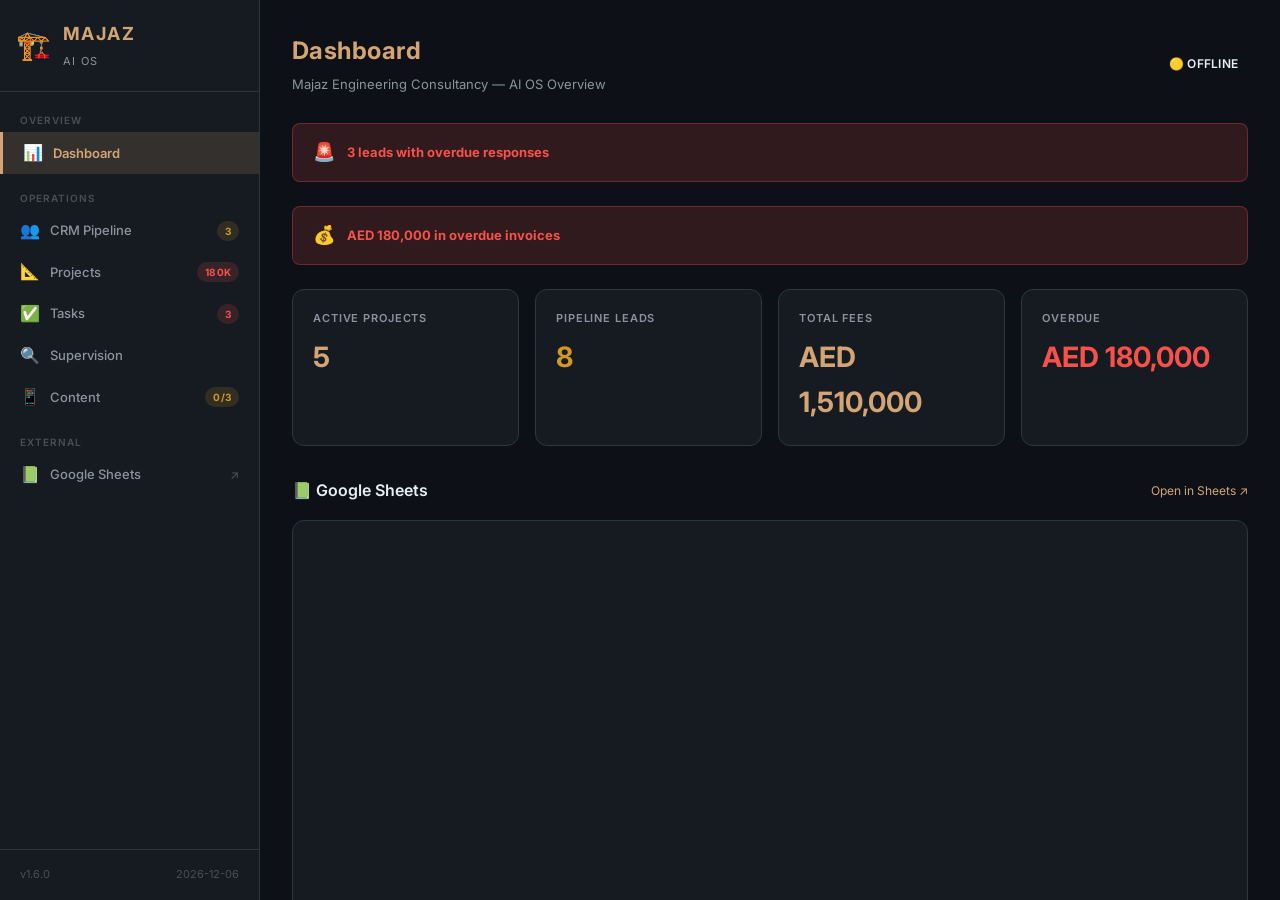
==== commit 447d083a: "Revert "feat: restructure sidebar + add global search bar (v1.7.0)" This reverts commit 1c25fe501c32" ====
--- a/web/index.html
+++ b/web/index.html
@@ -16,7 +16,7 @@
   <button class="hamburger" id="hamburger" aria-label="Toggle navigation">☰</button>
   <div class="sidebar-overlay" id="sidebar-overlay"></div>
 
-  <!-- Sidebar — 4 Large Action Buttons -->
+  <!-- Sidebar -->
   <aside class="sidebar" id="sidebar">
     <div class="sidebar-header">
       <div class="logo">
@@ -28,102 +28,74 @@
       </div>
     </div>
 
-    <div class="sidebar-actions">
-      <button class="sidebar-btn active" data-panel="filters" id="btn-filters">
-        <span class="sidebar-btn-icon">⚙️</span>
-        <span class="sidebar-btn-label">Filters</span>
-      </button>
-      <button class="sidebar-btn" data-panel="flow" id="btn-flow">
-        <span class="sidebar-btn-icon">🔀</span>
-        <span class="sidebar-btn-label">Flow</span>
-      </button>
-      <button class="sidebar-btn" data-panel="timeline" id="btn-timeline">
-        <span class="sidebar-btn-icon">📅</span>
-        <span class="sidebar-btn-label">Timeline</span>
-      </button>
-    </div>
+    <nav class="nav">
+      <div class="nav-section">
+        <span class="nav-label">OVERVIEW</span>
+        <a class="nav-item active" data-view="dashboard" id="nav-dashboard">
+          <span class="nav-icon">📊</span> Dashboard
+        </a>
+      </div>
 
-    <div class="sidebar-spacer"></div>
+      <div class="nav-section">
+        <span class="nav-label">OPERATIONS</span>
+        <a class="nav-item" data-view="crm" id="nav-crm">
+          <span class="nav-icon">👥</span> CRM Pipeline
+          <span class="nav-badge badge-warning">3</span>
+        </a>
+        <a class="nav-item" data-view="projects" id="nav-projects">
+          <span class="nav-icon">📐</span> Projects
+          <span class="nav-badge badge-danger">180K</span>
+        </a>
+        <a class="nav-item" data-view="tasks" id="nav-tasks">
+          <span class="nav-icon">✅</span> Tasks
+          <span class="nav-badge badge-danger">3</span>
+        </a>
+        <a class="nav-item" data-view="supervision" id="nav-supervision">
+          <span class="nav-icon">🔍</span> Supervision
+        </a>
+        <a class="nav-item" data-view="content" id="nav-content">
+          <span class="nav-icon">📱</span> Content
+          <span class="nav-badge badge-warning">0/3</span>
+        </a>
+      </div>
 
-    <div class="sidebar-actions sidebar-actions-bottom">
-      <button class="sidebar-btn sidebar-btn-logout" id="btn-logout">
-        <span class="sidebar-btn-icon">🚪</span>
-        <span class="sidebar-btn-label">Logout</span>
-      </button>
-    </div>
+      <div class="nav-section">
+        <span class="nav-label">EXTERNAL</span>
+        <a class="nav-item" href="https://docs.google.com/spreadsheets/d/1tUOi9TsCRKXcELz1JK0WohKfeiDiQL3PQp0zvYLYmTk/edit?gid=1098074229#gid=1098074229" target="_blank" id="nav-sheets">
+          <span class="nav-icon">📗</span> Google Sheets
+          <span class="nav-external">↗</span>
+        </a>
+      </div>
+    </nav>
 
     <div class="sidebar-footer">
       <div class="footer-info">
-        <span class="footer-version">v1.7.0</span>
+        <span class="footer-version">v1.6.0</span>
         <span class="footer-date" id="current-date"></span>
       </div>
     </div>
   </aside>
 
-  <!-- Main Content Wrapper -->
-  <div class="main-wrapper">
-    <!-- Top Navbar -->
-    <header class="top-navbar" id="top-navbar">
-      <nav class="navbar-tabs" id="navbar-tabs">
-        <a class="navbar-tab active" data-view="dashboard" id="nav-dashboard">📊 Dashboard</a>
-        <a class="navbar-tab" data-view="crm" id="nav-crm">👥 CRM</a>
-        <a class="navbar-tab" data-view="projects" id="nav-projects">📐 Projects</a>
-        <a class="navbar-tab" data-view="tasks" id="nav-tasks">✅ Tasks</a>
-        <a class="navbar-tab" data-view="supervision" id="nav-supervision">🔍 Supervision</a>
-        <a class="navbar-tab" data-view="content" id="nav-content">📱 Content</a>
-        <a class="navbar-tab" href="https://docs.google.com/spreadsheets/d/1tUOi9TsCRKXcELz1JK0WohKfeiDiQL3PQp0zvYLYmTk/edit?gid=1098074229#gid=1098074229" target="_blank" id="nav-sheets">📗 Sheets ↗</a>
-      </nav>
-      <div class="navbar-search">
-        <span class="search-icon">🔍</span>
-        <input type="text" class="search-input" id="global-search" placeholder="Search leads, projects, tasks…" autocomplete="off" />
-        <kbd class="search-kbd">Esc</kbd>
-      </div>
-    </header>
+  <!-- Main Content -->
+  <main class="main" id="main-content">
+    <!-- Dashboard View -->
+    <section class="view active" id="view-dashboard"></section>
 
-    <!-- Search Results Overlay -->
-    <div class="search-results" id="search-results"></div>
+    <!-- CRM View -->
+    <section class="view" id="view-crm"></section>
 
-    <!-- Main Content -->
-    <main class="main" id="main-content">
-      <!-- Dashboard View -->
-      <section class="view active" id="view-dashboard"></section>
-      <!-- CRM View -->
-      <section class="view" id="view-crm"></section>
-      <!-- Projects View -->
-      <section class="view" id="view-projects"></section>
-      <!-- Tasks View -->
-      <section class="view" id="view-tasks"></section>
-      <!-- Supervision View -->
-      <section class="view" id="view-supervision"></section>
-      <!-- Content View -->
-      <section class="view" id="view-content"></section>
-    </main>
-  </div>
+    <!-- Projects View -->
+    <section class="view" id="view-projects"></section>
 
-  <!-- Side Panels (Filters / Flow / Timeline) -->
-  <div class="side-panel" id="panel-filters">
-    <div class="side-panel-header">
-      <h3>⚙️ Filters</h3>
-      <button class="side-panel-close" data-close-panel>&times;</button>
-    </div>
-    <div class="side-panel-body" id="filters-body"></div>
-  </div>
+    <!-- Tasks View -->
+    <section class="view" id="view-tasks"></section>
 
-  <div class="side-panel" id="panel-flow">
-    <div class="side-panel-header">
-      <h3>🔀 Flow</h3>
-      <button class="side-panel-close" data-close-panel>&times;</button>
-    </div>
-    <div class="side-panel-body" id="flow-body"></div>
-  </div>
+    <!-- Supervision View -->
+    <section class="view" id="view-supervision"></section>
 
-  <div class="side-panel" id="panel-timeline">
-    <div class="side-panel-header">
-      <h3>📅 Timeline</h3>
-      <button class="side-panel-close" data-close-panel>&times;</button>
-    </div>
-    <div class="side-panel-body" id="timeline-body"></div>
-  </div>
+    <!-- Content View -->
+    <section class="view" id="view-content"></section>
+  </main>
 
   <script src="js/data.js"></script>
   <script src="js/app.js"></script>
--- a/web/css/style.css
+++ b/web/css/style.css
@@ -93,8 +93,8 @@
 
 /* --- Sidebar --- */
 .sidebar {
-  width: 220px;
-  min-width: 220px;
+  width: 260px;
+  min-width: 260px;
   height: 100vh;
   background: var(--bg-dark);
   border-right: 1px solid var(--border);
@@ -135,78 +135,86 @@
   text-transform: uppercase;
 }
 
-/* --- Sidebar Large Action Buttons --- */
-.sidebar-actions {
-  padding: 16px 14px;
-  display: flex;
-  flex-direction: column;
+.nav {
+  flex: 1;
+  padding: 12px 0;
+}
+
+.nav-section {
+  margin-bottom: 8px;
+}
+
+.nav-label {
+  display: block;
+  padding: 8px 20px 4px;
+  font-size: 10px;
+  font-weight: 600;
+  letter-spacing: 0.1em;
+  color: var(--text-faint);
+  text-transform: uppercase;
+}
+
+.nav-item {
+  display: flex;
+  align-items: center;
   gap: 10px;
-}
-
-.sidebar-actions-bottom {
-  padding-top: 0;
-}
-
-.sidebar-spacer {
-  flex: 1;
-}
-
-.sidebar-btn {
-  display: flex;
-  align-items: center;
-  gap: 14px;
-  padding: 18px 20px;
-  background: var(--bg-mid);
-  border: 1px solid var(--border);
-  border-radius: var(--radius-lg);
+  padding: 8px 20px;
   color: var(--text-secondary);
-  font-family: 'Inter', sans-serif;
+  text-decoration: none;
+  font-size: 13px;
+  font-weight: 500;
+  border-radius: 0;
+  transition: var(--transition);
+  cursor: pointer;
+  position: relative;
+}
+
+.nav-item:hover {
+  background: var(--gold-dim);
+  color: var(--gold);
+}
+
+.nav-item.active {
+  background: var(--gold-glow);
+  color: var(--gold);
+  border-left: 3px solid var(--gold);
+  font-weight: 600;
+}
+
+.nav-icon {
   font-size: 16px;
-  font-weight: 600;
-  cursor: pointer;
-  transition: var(--transition);
-  width: 100%;
-  text-align: left;
-  -webkit-tap-highlight-color: transparent;
-}
-
-.sidebar-btn:hover {
-  background: var(--gold-dim);
-  border-color: var(--gold);
-  color: var(--gold);
-  box-shadow: 0 2px 12px var(--gold-glow);
-}
-
-.sidebar-btn.active {
-  background: var(--gold-glow);
-  border-color: var(--gold);
-  color: var(--gold);
-  box-shadow: 0 0 16px var(--gold-dim);
-}
-
-.sidebar-btn-icon {
-  font-size: 26px;
-  width: 36px;
+  width: 20px;
   text-align: center;
-  flex-shrink: 0;
-}
-
-.sidebar-btn-label {
-  font-size: 16px;
+}
+
+.nav-badge {
+  margin-left: auto;
+  font-size: 10px;
+  font-weight: 700;
+  padding: 2px 8px;
+  border-radius: 10px;
   letter-spacing: 0.02em;
 }
 
-.sidebar-btn-logout {
-  background: transparent;
-  border-color: rgba(248, 81, 73, 0.2);
+.badge-danger {
+  background: var(--red-dim);
+  color: var(--red);
+}
+
+.badge-warning {
+  background: var(--orange-dim);
+  color: var(--orange);
+}
+
+.badge-success {
+  background: var(--green-dim);
+  color: var(--green);
+}
+
+.nav-external {
+  margin-left: auto;
+  font-size: 12px;
   color: var(--text-faint);
-}
-
-.sidebar-btn-logout:hover {
-  background: var(--red-dim);
-  border-color: var(--red);
-  color: var(--red);
-  box-shadow: 0 2px 12px rgba(248, 81, 73, 0.15);
 }
 
 .sidebar-footer {
@@ -221,381 +229,10 @@
   color: var(--text-faint);
 }
 
-/* --- Main Wrapper (holds navbar + content) --- */
-.main-wrapper {
-  flex: 1;
-  display: flex;
-  flex-direction: column;
-  height: 100vh;
-  overflow: hidden;
-  position: relative;
-}
-
-/* --- Top Navbar --- */
-.top-navbar {
-  display: flex;
-  align-items: center;
-  gap: 16px;
-  padding: 0 24px;
-  height: 54px;
-  min-height: 54px;
-  background: var(--bg-dark);
-  border-bottom: 1px solid var(--border);
-  z-index: 100;
-}
-
-.navbar-tabs {
-  display: flex;
-  align-items: center;
-  gap: 4px;
-  flex: 1;
-  overflow-x: auto;
-  -webkit-overflow-scrolling: touch;
-  scrollbar-width: none;
-}
-
-.navbar-tabs::-webkit-scrollbar { display: none; }
-
-.navbar-tab {
-  display: flex;
-  align-items: center;
-  gap: 6px;
-  padding: 8px 14px;
-  font-size: 13px;
-  font-weight: 500;
-  color: var(--text-secondary);
-  text-decoration: none;
-  border-radius: 8px;
-  white-space: nowrap;
-  cursor: pointer;
-  transition: var(--transition);
-  -webkit-tap-highlight-color: transparent;
-}
-
-.navbar-tab:hover {
-  background: var(--gold-dim);
-  color: var(--gold);
-}
-
-.navbar-tab.active {
-  background: var(--gold-glow);
-  color: var(--gold);
-  font-weight: 600;
-}
-
-/* --- Search Bar (in navbar) --- */
-.navbar-search {
-  display: flex;
-  align-items: center;
-  gap: 8px;
-  background: var(--bg-darkest);
-  border: 1px solid var(--border);
-  border-radius: 8px;
-  padding: 0 12px;
-  height: 36px;
-  min-width: 220px;
-  max-width: 340px;
-  transition: var(--transition);
-}
-
-.navbar-search:focus-within {
-  border-color: var(--gold);
-  box-shadow: 0 0 0 3px var(--gold-dim);
-}
-
-.search-icon {
-  font-size: 14px;
-  flex-shrink: 0;
-}
-
-.search-input {
-  flex: 1;
-  background: none;
-  border: none;
-  outline: none;
-  color: var(--text-primary);
-  font-family: 'Inter', sans-serif;
-  font-size: 13px;
-  padding: 0;
-  min-width: 0;
-}
-
-.search-input::placeholder {
-  color: var(--text-faint);
-}
-
-.search-kbd {
-  font-family: 'JetBrains Mono', monospace;
-  font-size: 10px;
-  color: var(--text-faint);
-  background: var(--bg-light);
-  border: 1px solid var(--border);
-  border-radius: 4px;
-  padding: 1px 6px;
-  flex-shrink: 0;
-}
-
-/* --- Search Results Overlay --- */
-.search-results {
-  display: none;
-  position: absolute;
-  top: 54px;
-  left: 0;
-  right: 0;
-  max-height: 60vh;
-  overflow-y: auto;
-  background: var(--bg-dark);
-  border-bottom: 2px solid var(--gold);
-  box-shadow: 0 8px 32px rgba(0, 0, 0, 0.5);
-  z-index: 200;
-  padding: 8px;
-}
-
-.search-results.open {
-  display: block;
-}
-
-.search-result-item {
-  display: flex;
-  align-items: center;
-  gap: 12px;
-  padding: 12px 16px;
-  border-radius: var(--radius);
-  cursor: pointer;
-  transition: var(--transition);
-}
-
-.search-result-item:hover {
-  background: var(--gold-dim);
-}
-
-.search-result-type {
-  font-size: 11px;
-  font-weight: 700;
-  text-transform: uppercase;
-  letter-spacing: 0.06em;
-  padding: 3px 8px;
-  border-radius: 6px;
-  flex-shrink: 0;
-  min-width: 80px;
-  text-align: center;
-}
-
-.search-result-type.type-lead      { background: var(--blue-dim); color: var(--blue); }
-.search-result-type.type-project   { background: var(--gold-dim); color: var(--gold); }
-.search-result-type.type-task      { background: var(--green-dim); color: var(--green); }
-.search-result-type.type-finding   { background: var(--orange-dim); color: var(--orange); }
-
-.search-result-title {
-  font-size: 14px;
-  font-weight: 600;
-  color: var(--text-primary);
-  flex: 1;
-}
-
-.search-result-detail {
-  font-size: 12px;
-  color: var(--text-secondary);
-  max-width: 200px;
-  overflow: hidden;
-  text-overflow: ellipsis;
-  white-space: nowrap;
-}
-
-.search-no-results {
-  padding: 24px;
-  text-align: center;
-  color: var(--text-faint);
-  font-size: 14px;
-}
-
-/* --- Side Panels (Filters / Flow / Timeline) --- */
-.side-panel {
-  position: fixed;
-  top: 0;
-  right: 0;
-  width: 380px;
-  max-width: 90vw;
-  height: 100vh;
-  background: var(--bg-dark);
-  border-left: 1px solid var(--border);
-  box-shadow: -4px 0 24px rgba(0, 0, 0, 0.4);
-  z-index: 1050;
-  transform: translateX(100%);
-  transition: transform 0.3s ease;
-  display: flex;
-  flex-direction: column;
-}
-
-.side-panel.open {
-  transform: translateX(0);
-}
-
-.side-panel-header {
-  display: flex;
-  align-items: center;
-  justify-content: space-between;
-  padding: 20px 20px;
-  border-bottom: 2px solid var(--gold);
-}
-
-.side-panel-header h3 {
-  font-size: 18px;
-  font-weight: 700;
-  color: var(--gold);
-}
-
-.side-panel-close {
-  background: none;
-  border: none;
-  color: var(--text-faint);
-  font-size: 22px;
-  cursor: pointer;
-  padding: 4px 8px;
-  border-radius: 6px;
-  transition: var(--transition);
-}
-
-.side-panel-close:hover {
-  background: var(--red-dim);
-  color: var(--red);
-}
-
-.side-panel-body {
-  flex: 1;
-  overflow-y: auto;
-  padding: 20px;
-}
-
-.panel-section {
-  margin-bottom: 20px;
-}
-
-.panel-section-title {
-  font-size: 11px;
-  font-weight: 700;
-  color: var(--text-faint);
-  text-transform: uppercase;
-  letter-spacing: 0.08em;
-  margin-bottom: 10px;
-}
-
-.panel-pill {
-  display: inline-block;
-  padding: 6px 14px;
-  margin: 3px 4px 3px 0;
-  background: var(--bg-mid);
-  border: 1px solid var(--border);
-  border-radius: 20px;
-  font-size: 12px;
-  color: var(--text-secondary);
-  cursor: pointer;
-  transition: var(--transition);
-}
-
-.panel-pill:hover, .panel-pill.active {
-  background: var(--gold-dim);
-  border-color: var(--gold);
-  color: var(--gold);
-}
-
-.timeline-item {
-  display: flex;
-  gap: 12px;
-  padding: 12px 0;
-  border-bottom: 1px solid var(--border);
-}
-
-.timeline-dot {
-  width: 10px;
-  height: 10px;
-  border-radius: 50%;
-  background: var(--gold);
-  margin-top: 6px;
-  flex-shrink: 0;
-}
-
-.timeline-dot.dot-red { background: var(--red); }
-.timeline-dot.dot-green { background: var(--green); }
-.timeline-dot.dot-blue { background: var(--blue); }
-.timeline-dot.dot-orange { background: var(--orange); }
-
-.timeline-content {
-  flex: 1;
-}
-
-.timeline-date {
-  font-size: 11px;
-  color: var(--text-faint);
-  margin-bottom: 2px;
-}
-
-.timeline-text {
-  font-size: 13px;
-  color: var(--text-primary);
-}
-
-.timeline-text-sub {
-  font-size: 11px;
-  color: var(--text-secondary);
-  margin-top: 2px;
-}
-
-/* Flow diagram items */
-.flow-stage {
-  display: flex;
-  align-items: center;
-  gap: 12px;
-  padding: 14px;
-  background: var(--bg-mid);
-  border: 1px solid var(--border);
-  border-radius: var(--radius);
-  margin-bottom: 8px;
-  transition: var(--transition);
-}
-
-.flow-stage:hover {
-  border-color: var(--gold);
-}
-
-.flow-arrow {
-  text-align: center;
-  color: var(--text-faint);
-  font-size: 18px;
-  padding: 4px 0;
-}
-
-.flow-count {
-  font-size: 22px;
-  font-weight: 700;
-  color: var(--gold);
-  min-width: 36px;
-}
-
-.flow-label {
-  font-size: 14px;
-  font-weight: 500;
-  color: var(--text-primary);
-  flex: 1;
-}
-
-.flow-bar {
-  height: 6px;
-  background: var(--bg-light);
-  border-radius: 3px;
-  overflow: hidden;
-  min-width: 60px;
-}
-
-.flow-bar-fill {
-  height: 100%;
-  background: var(--gold);
-  border-radius: 3px;
-}
-
 /* --- Main Content --- */
 .main {
   flex: 1;
+  height: 100vh;
   overflow-y: auto;
   padding: 32px;
   background: var(--bg-darkest);
@@ -1020,59 +657,13 @@
   }
 
   /* Main content takes full width */
-  .main-wrapper {
-    width: 100%;
-  }
-
   .main {
-    padding: 16px;
+    padding: 68px 16px 24px 16px; /* top padding for hamburger */
     width: 100%;
   }
 
   body {
     overflow-y: auto;
-  }
-
-  /* Top navbar: stack tabs + search vertically */
-  .top-navbar {
-    flex-direction: column;
-    height: auto;
-    padding: 8px 12px;
-    gap: 8px;
-  }
-
-  .navbar-tabs {
-    width: 100%;
-    gap: 2px;
-    padding-left: 40px; /* room for hamburger */
-  }
-
-  .navbar-tab {
-    padding: 6px 10px;
-    font-size: 12px;
-  }
-
-  .navbar-search {
-    width: 100%;
-    max-width: 100%;
-    min-width: unset;
-  }
-
-  /* Sidebar buttons: slightly smaller on mobile */
-  .sidebar-btn {
-    padding: 14px 16px;
-    font-size: 14px;
-  }
-
-  .sidebar-btn-icon {
-    font-size: 22px;
-    width: 30px;
-  }
-
-  /* Side panels: full width on mobile */
-  .side-panel {
-    width: 100%;
-    max-width: 100%;
   }
 
   /* Page header: stack on mobile */
@@ -1105,7 +696,7 @@
     font-size: 22px;
   }
 
-  /* Kanban: single column */
+  /* Kanban: single column + horizontal scroll option */
   .kanban-board {
     grid-template-columns: 1fr;
     gap: 12px;
@@ -1121,7 +712,7 @@
   }
 
   table {
-    min-width: 600px;
+    min-width: 600px; /* force scroll on small screens */
   }
 
   /* Forms: single column */
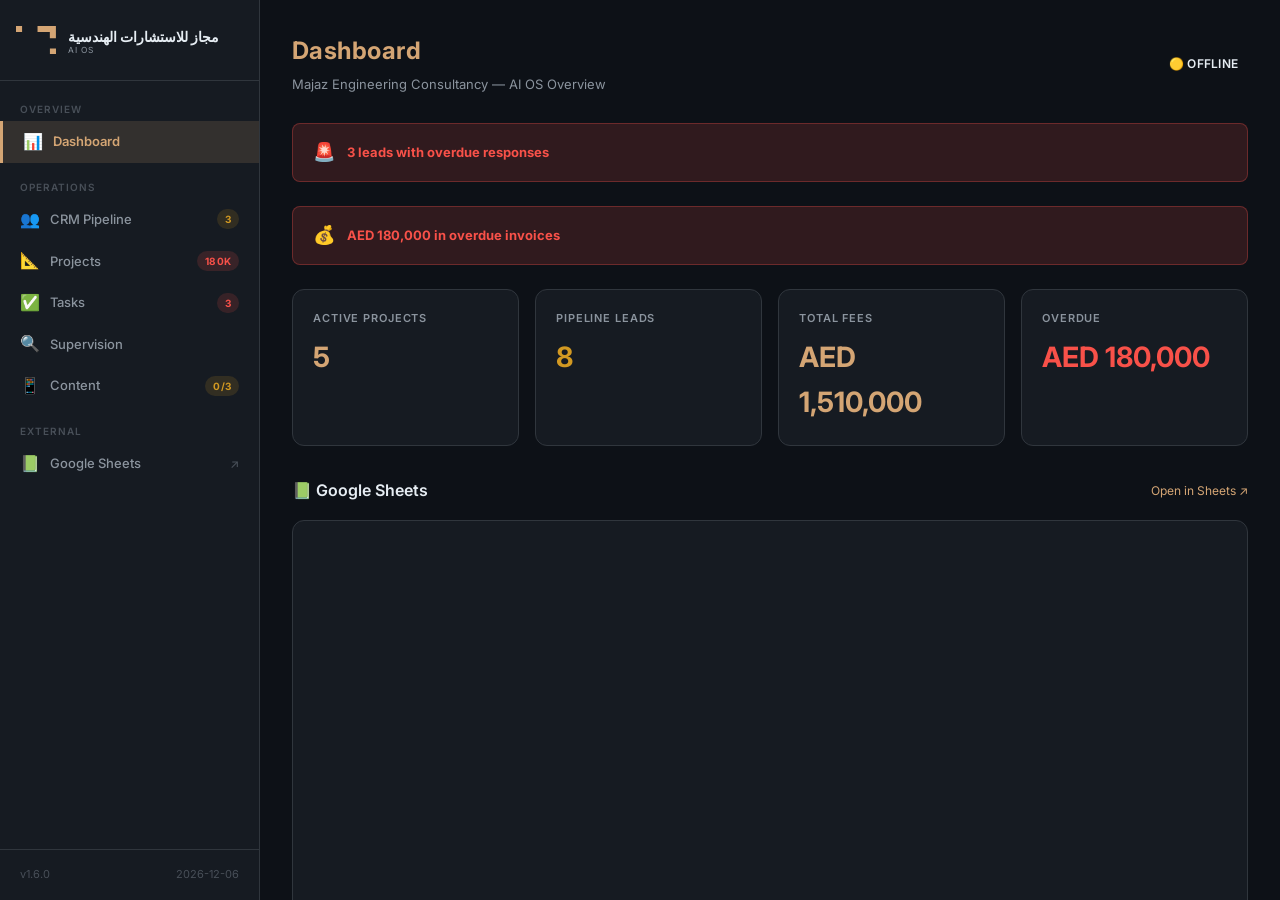
==== commit c4c1e6b4: "feat: complete Majaz brand modernization and SSoT pipeline synchronization" ====
--- a/web/index.html
+++ b/web/index.html
@@ -19,11 +19,17 @@
   <!-- Sidebar -->
   <aside class="sidebar" id="sidebar">
     <div class="sidebar-header">
-      <div class="logo">
-        <span class="logo-icon">🏗️</span>
-        <div class="logo-text">
-          <span class="logo-name">MAJAZ</span>
-          <span class="logo-sub">AI OS</span>
+      <div class="sidebar-brand-lockup">
+        <div class="sidebar-brand-mark">
+          <svg xmlns="http://www.w3.org/2000/svg" viewBox="0 0 4146 2953" fill="currentColor" fill-rule="evenodd" class="majaz-logo-svg">
+            <path d="M 3515 2322 L 3516 2321 L 3517 2321 L 3518 2322 L 3519 2321 L 4143 2321 L 4145 2323 L 4145 2950 L 4143 2952 L 4136 2952 L 4135 2951 L 3518 2951 L 3517 2952 L 3515 2950 Z" />
+            <path d="M 2232 1 L 2233 0 L 4136 0 L 4137 1 L 4137 1266 L 4135 1268 L 3508 1268 L 3507 1267 L 3507 633 L 3506 632 L 3506 631 L 3505 630 L 2232 630 L 2231 629 L 2232 628 Z" />
+            <path d="M 0 1 L 1 0 L 629 0 L 630 1 L 630 629 L 629 630 L 2 630 L 0 628 L 1 627 L 0 626 L 0 8 L 1 7 L 1 5 L 0 4 Z" />
+          </svg>
+        </div>
+        <div class="sidebar-brand-text">
+          <span class="sidebar-brand-arabic" dir="rtl" lang="ar">مجاز للاستشارات الهندسية</span>
+          <span class="sidebar-brand-english">AI OS</span>
         </div>
       </div>
     </div>
--- a/web/css/style.css
+++ b/web/css/style.css
@@ -110,29 +110,44 @@
   border-bottom: 1px solid var(--border);
 }
 
-.logo {
+.sidebar-brand-lockup {
   display: flex;
   align-items: center;
   gap: 12px;
 }
 
-.logo-icon {
-  font-size: 28px;
-}
-
-.logo-name {
-  font-size: 18px;
+.sidebar-brand-mark {
+  width: 40px;
+  height: 40px;
+  display: flex;
+  align-items: center;
+  justify-content: center;
+  color: var(--gold);
+  flex-shrink: 0;
+}
+.sidebar-brand-mark svg {
+  width: 100%;
+  height: auto;
+}
+
+.sidebar-brand-text { display: flex; flex-direction: column; gap: 2px;}
+
+.sidebar-brand-arabic {
+  font-size: 1rem;
   font-weight: 700;
-  letter-spacing: 0.08em;
-  color: var(--gold);
-  display: block;
-}
-
-.logo-sub {
-  font-size: 11px;
-  color: var(--text-secondary);
+  color: var(--text-primary);
+  letter-spacing: 0;
+  line-height: 1;
+  text-align: right;
+  margin-top: 4px;
+}
+
+.sidebar-brand-english {
+  font-size: 0.6rem;
+  color: var(--text-secondary); /* Changed from --text-muted to --text-secondary as --text-muted is not defined */
+  text-transform: uppercase;
   letter-spacing: 0.12em;
-  text-transform: uppercase;
+  line-height: 1;
 }
 
 .nav {
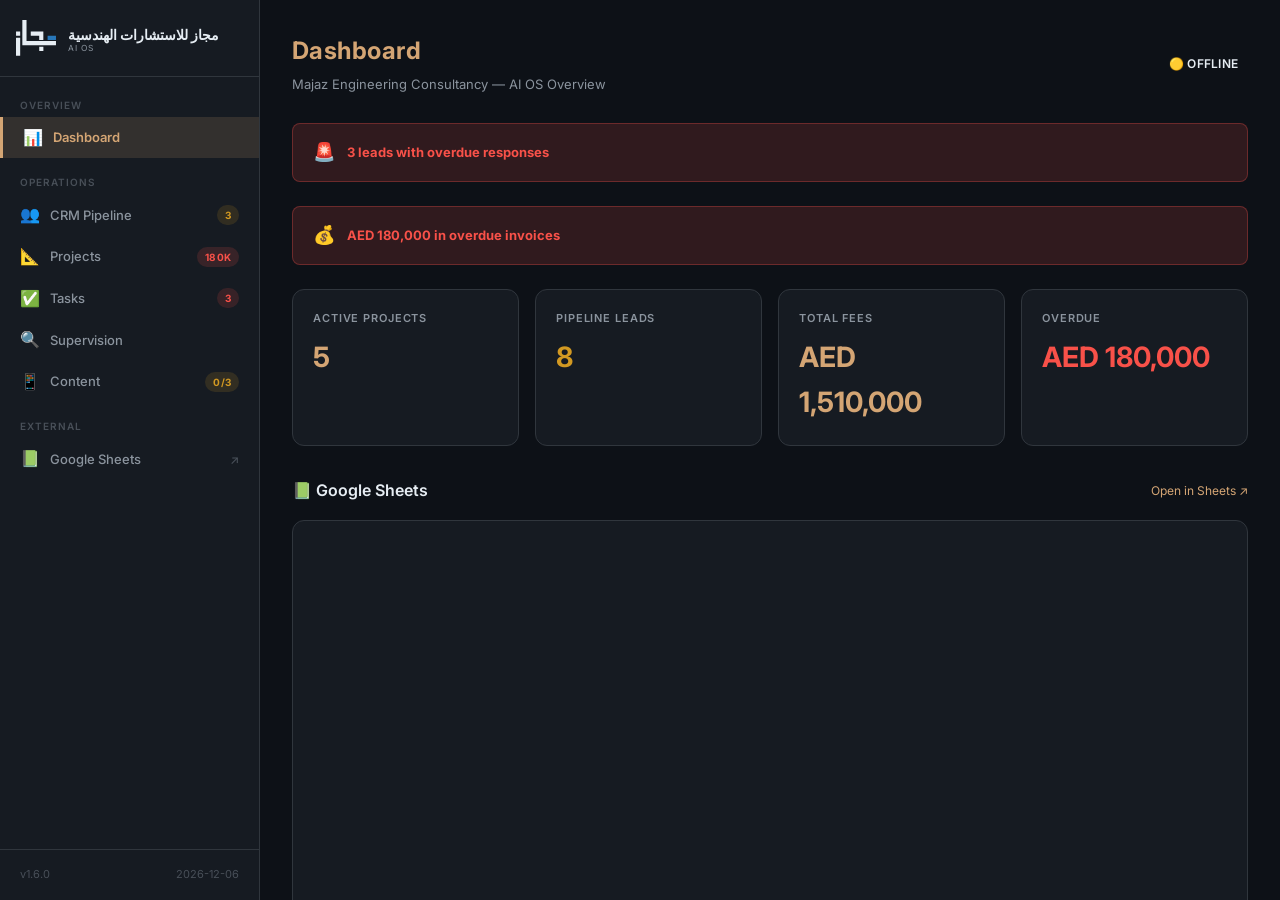
==== commit 8a05603e: "Update CRM logo and UI" ====
--- a/web/index.html
+++ b/web/index.html
@@ -21,10 +21,17 @@
     <div class="sidebar-header">
       <div class="sidebar-brand-lockup">
         <div class="sidebar-brand-mark">
-          <svg xmlns="http://www.w3.org/2000/svg" viewBox="0 0 4146 2953" fill="currentColor" fill-rule="evenodd" class="majaz-logo-svg">
-            <path d="M 3515 2322 L 3516 2321 L 3517 2321 L 3518 2322 L 3519 2321 L 4143 2321 L 4145 2323 L 4145 2950 L 4143 2952 L 4136 2952 L 4135 2951 L 3518 2951 L 3517 2952 L 3515 2950 Z" />
-            <path d="M 2232 1 L 2233 0 L 4136 0 L 4137 1 L 4137 1266 L 4135 1268 L 3508 1268 L 3507 1267 L 3507 633 L 3506 632 L 3506 631 L 3505 630 L 2232 630 L 2231 629 L 2232 628 Z" />
-            <path d="M 0 1 L 1 0 L 629 0 L 630 1 L 630 629 L 629 630 L 2 630 L 0 628 L 1 627 L 0 626 L 0 8 L 1 7 L 1 5 L 0 4 Z" />
+          <svg xmlns="http://www.w3.org/2000/svg" viewBox="0 0 103.7 92.73" class="majaz-logo" fill="currentColor">
+            <g class="majaz-brand-main">
+              <path d="M27.26,0c0,.25,0,.5,0,.75V54.16c0,.21.06.26.3.27H103.4q.22,0,.24.27v9.93c0,.14,0,.27,0,.41s-.1.16-.18.17H16.62a.17.17,0,0,1-.18-.16c0-.18,0-.36,0-.55V.41c0-.14,0-.27,0-.41Z"/>
+              <path d="M0,92.73a1.18,1.18,0,0,0,0-.2c0-.18,0-.36,0-.54V47.16c0-.23,0-.46,0-.69a.22.22,0,0,1,.22-.21H10.69s.13.09.14.13,0,.13,0,.2V91.71c0,.34,0,.68,0,1Z"/>
+              <path d="M54.59,29.87H70.67c.13,0,.2.08.2.23s0,.41,0,.61v20.2a4.89,4.89,0,0,1,0,.54s0,.08-.09.1a.31.31,0,0,1-.13,0H60.84c-.2,0-.41,0-.61,0,0,0-.07,0-.09-.09a.25.25,0,0,1,0-.13c0-.2,0-.41,0-.61V41.41c0-.21,0-.41,0-.62A.26.26,0,0,0,60,40.7a.32.32,0,0,0-.14,0H38.49c-.15,0-.23-.09-.24-.26V30.54a5.07,5.07,0,0,1,0-.55s0-.07.08-.09a.32.32,0,0,1,.14,0H54.59Z"/>
+              <path d="M10.84,35.27v4.65c0,.19,0,.37,0,.55a.2.2,0,0,1-.17.19H.26a.19.19,0,0,1-.19-.17c0-.11,0-.22,0-.34V30.36c0-.11,0-.23,0-.34a.2.2,0,0,1,.13-.14H10.4a1.2,1.2,0,0,1,.27,0c.06,0,.14.07.14.12a2.58,2.58,0,0,1,0,.48Z"/>
+              <path d="M65.61,80.41H60.54c-.24,0-.29-.05-.3-.26V69.94c0-.28.06-.33.31-.33H70.82a.18.18,0,0,1,.18.17c0,.13,0,.27,0,.4v9.66c0,.13,0,.27,0,.41a.26.26,0,0,1-.13.14H65.61Z"/>
+            </g>
+            <g class="majaz-brand-blue" fill="#2877b9">
+              <path d="M92.73,51.64h10.2c.2,0,.41,0,.61,0a.23.23,0,0,0,.13-.14,2.73,2.73,0,0,0,0-.41V41.28a2.62,2.62,0,0,0,0-.28c0-.18,0-.3-.27-.3H82.68l-.62,0a.2.2,0,0,0-.17.18c0,.19,0,.37,0,.55v9.45c0,.15,0,.31,0,.47s.08.26.24.27H92.73Z"/>
+            </g>
           </svg>
         </div>
         <div class="sidebar-brand-text">
--- a/web/css/style.css
+++ b/web/css/style.css
@@ -33,6 +33,8 @@
   --blue-dim:      rgba(121, 192, 255, 0.12);
   --purple:        #BC8CFF;
   --purple-dim:    rgba(188, 140, 255, 0.12);
+  --brand-blue:    #2877b9;
+  --brand-blue-glow: rgba(40, 119, 185, 0.15);
   --radius:        8px;
   --radius-lg:     12px;
   --shadow:        0 2px 8px rgba(0, 0, 0, 0.3);
@@ -118,11 +120,11 @@
 
 .sidebar-brand-mark {
   width: 40px;
-  height: 40px;
+  height: auto;
   display: flex;
   align-items: center;
   justify-content: center;
-  color: var(--gold);
+  color: var(--text-primary);
   flex-shrink: 0;
 }
 .sidebar-brand-mark svg {
